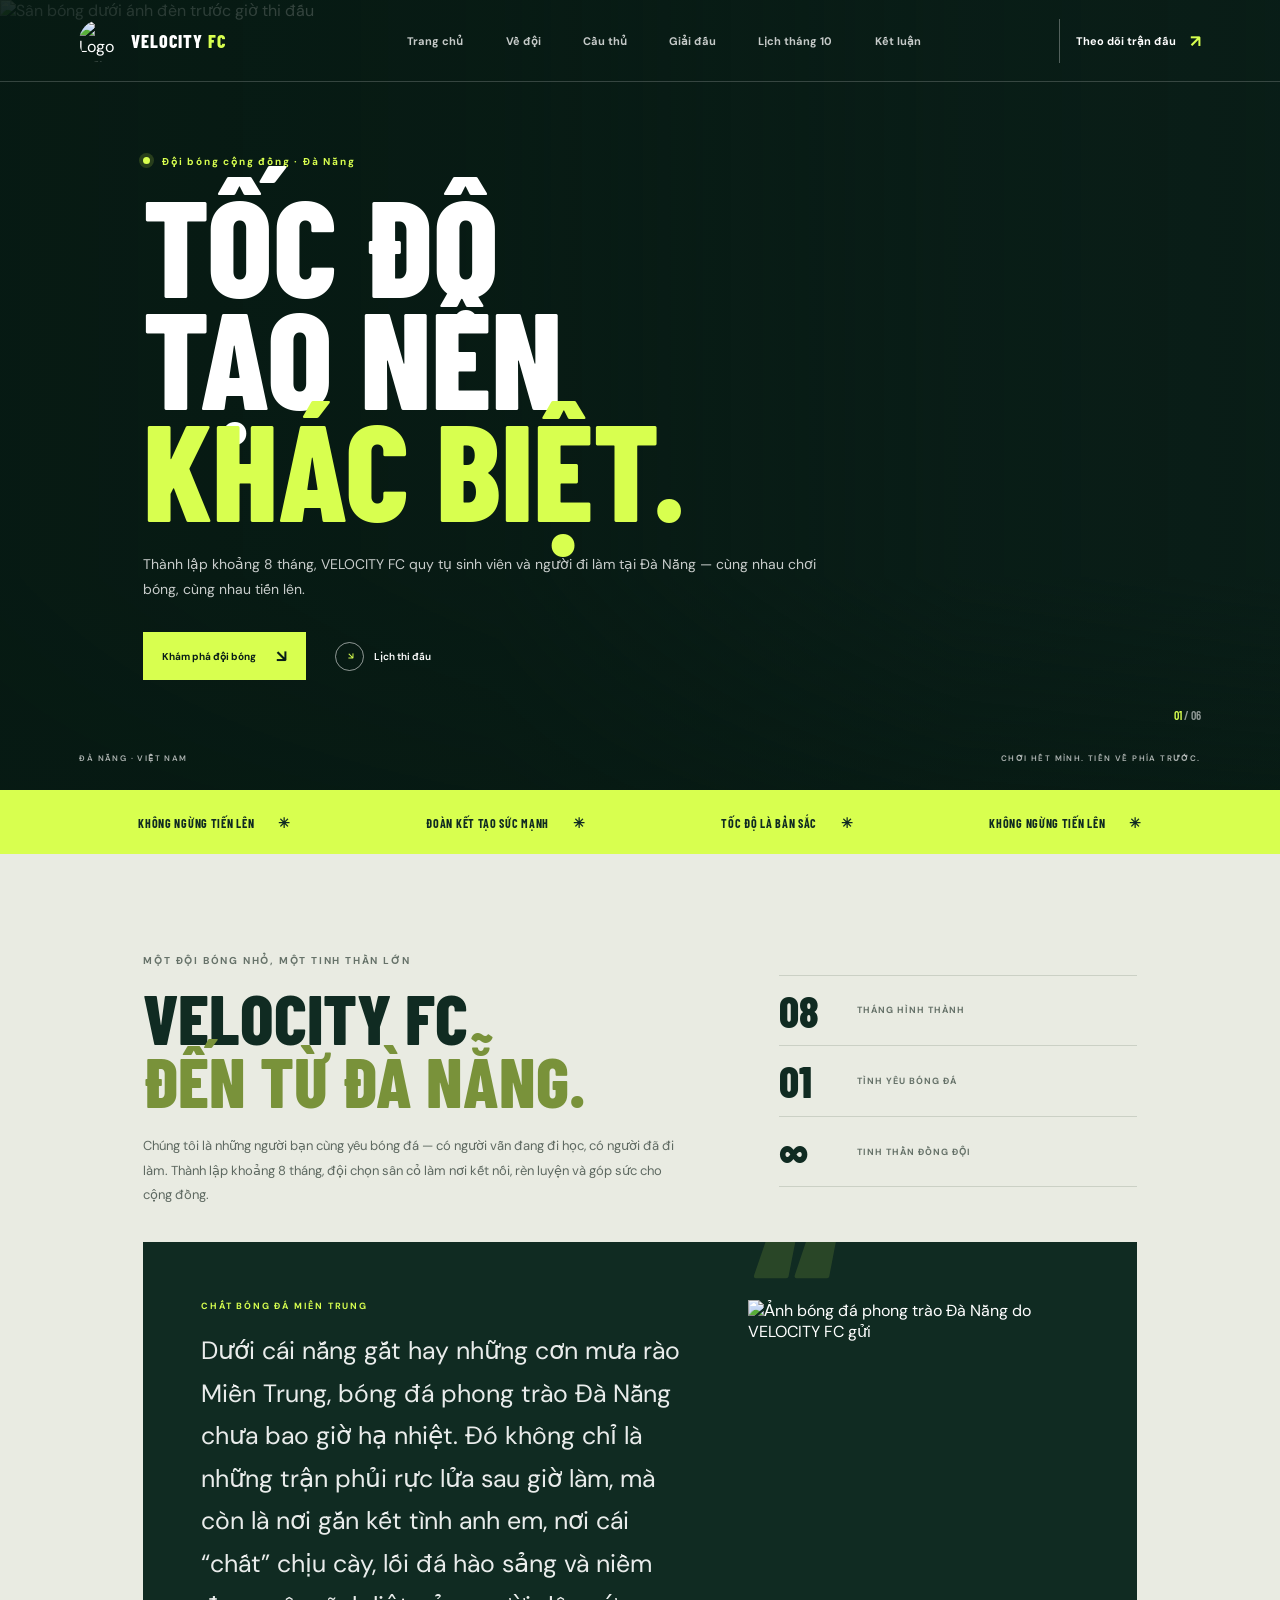
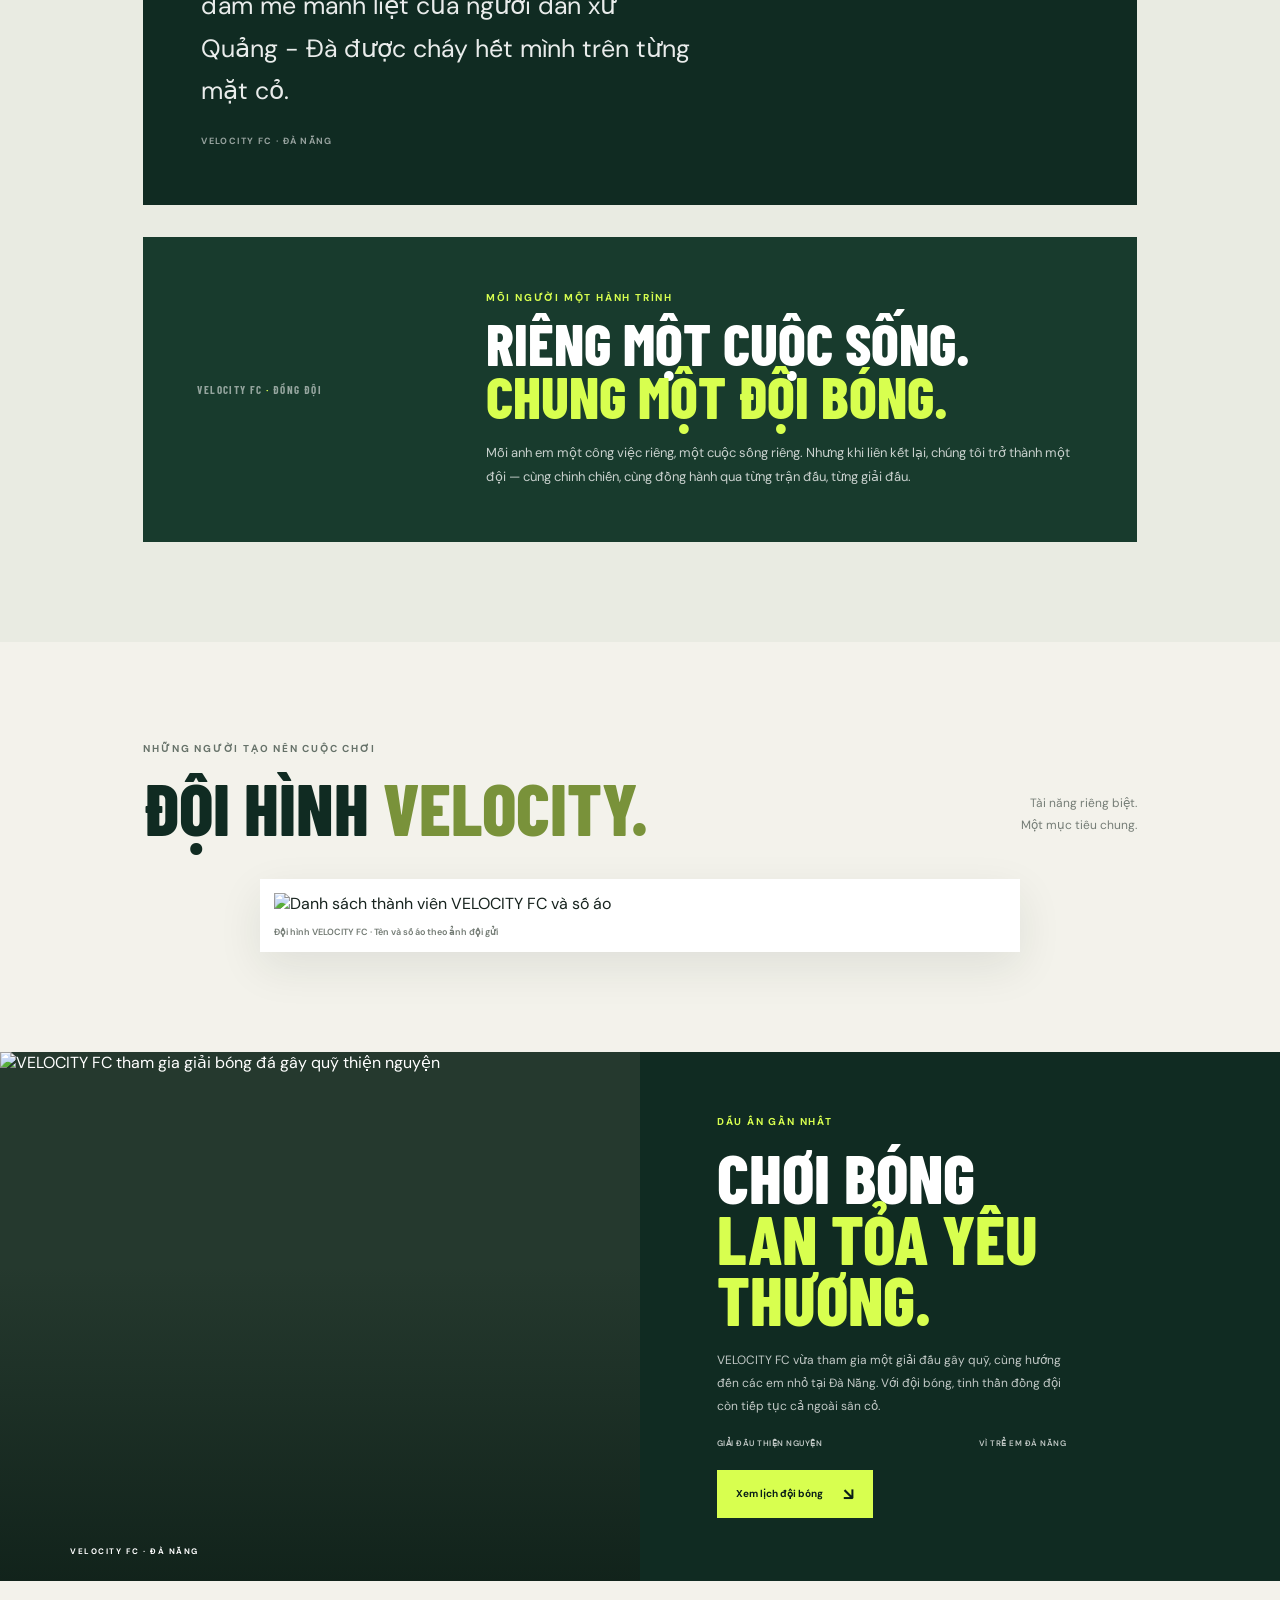
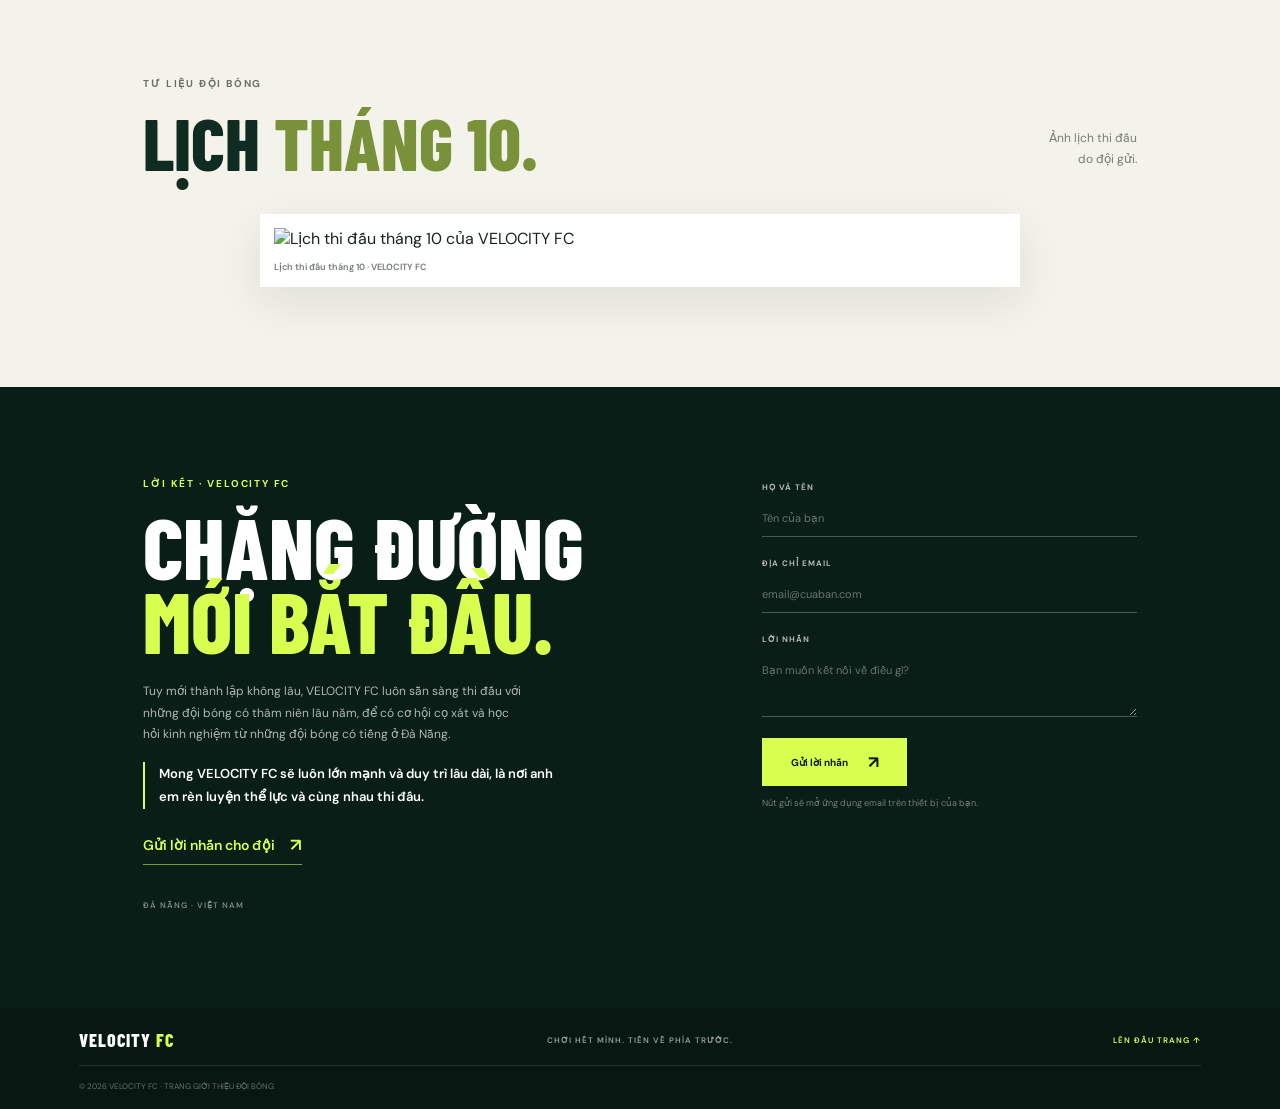
==== index.html @ 02331767 "Move index.html and style.css to root" ====
<!doctype html>
<html lang="vi">
<head>
	<meta charset="utf-8">
	<meta name="viewport" content="width=device-width, initial-scale=1">
	<meta name="theme-color" content="#102b22">
	<meta name="description" content="VELOCITY FC là đội bóng cộng đồng tại Đà Nẵng, quy tụ sinh viên và người đi làm.">
	<title>VELOCITY FC — Tốc độ tạo nên khác biệt</title>
	<link rel="preconnect" href="https://images.unsplash.com">
	<link rel="preconnect" href="https://fonts.googleapis.com">
	<link rel="preconnect" href="https://fonts.gstatic.com" crossorigin>
	<link href="https://fonts.googleapis.com/css2?family=Barlow+Condensed:wght@500;600;700;800;900&family=DM+Sans:wght@400;500;600;700&display=swap" rel="stylesheet">
	<link rel="stylesheet" href="style.css">
</head>
<body>
	<header class="site-header">
		<a class="brand" href="#trang-chu" aria-label="VELOCITY FC - Trang chủ">
			<img class="brand-logo" src="1790769031381_832684854956007724_5650217760144163787_cc5c3c1a89f9b940569af79e545e4e08.jpg" alt="Logo VELOCITY FC">
			<span class="brand-name">VELOCITY <span>FC</span></span>
		</a>
		<nav class="desktop-nav" aria-label="Điều hướng chính">
			<a href="#trang-chu">Trang chủ</a><a href="#ve-doi">Về đội</a><a href="#doi-hinh">Cầu thủ</a><a href="#giai-dau">Giải đấu</a><a href="#lich-thi-dau">Lịch tháng 10</a><a href="#lien-he">Kết luận</a>
		</nav>
		<a class="header-cta" href="#lich-thi-dau">Theo dõi trận đấu <span aria-hidden="true">↗</span></a>
		<details class="mobile-menu">
			<summary aria-label="Mở menu điều hướng"><span></span><span></span></summary>
			<nav aria-label="Điều hướng di động"><a href="#trang-chu">Trang chủ</a><a href="#ve-doi">Về đội</a><a href="#doi-hinh">Cầu thủ</a><a href="#giai-dau">Giải đấu</a><a href="#lich-thi-dau">Lịch tháng 10</a><a href="#lien-he">Kết luận</a></nav>
		</details>
	</header>

	<main>
		<section class="hero" id="trang-chu" aria-labelledby="hero-title">
			<img class="hero-image" src="https://images.unsplash.com/photo-1522778119026-d647f0596c20?auto=format&fit=crop&w=2200&q=85" alt="Sân bóng dưới ánh đèn trước giờ thi đấu" fetchpriority="high">
			<div class="hero-shade"></div>
			<div class="hero-content">
				<p class="eyebrow"><span class="live-dot"></span> Đội bóng cộng đồng · Đà Nẵng</p>
				<h1 id="hero-title">TỐC ĐỘ<br>TẠO NÊN <span>KHÁC BIỆT.</span></h1>
				<p class="hero-copy">Thành lập khoảng 8 tháng, VELOCITY FC quy tụ sinh viên và người đi làm tại Đà Nẵng — cùng nhau chơi bóng, cùng nhau tiến lên.</p>
				<div class="hero-actions"><a class="button button-lime" href="#doi-hinh">Khám phá đội bóng <span aria-hidden="true">↘</span></a><a class="text-link" href="#lich-thi-dau"><span class="play-icon" aria-hidden="true">↘</span> Lịch thi đấu</a></div>
			</div>
			<div class="hero-index"><span>01</span> / 06</div>
			<div class="hero-bottom"><span>ĐÀ NẴNG · VIỆT NAM</span><span>CHƠI HẾT MÌNH. TIẾN VỀ PHÍA TRƯỚC.</span></div>
		</section>

		<div class="intro-strip" aria-label="Tinh thần VELOCITY FC"><p>KHÔNG NGỪNG TIẾN LÊN <span>✳</span></p><p>ĐOÀN KẾT TẠO SỨC MẠNH <span>✳</span></p><p>TỐC ĐỘ LÀ BẢN SẮC <span>✳</span></p><p>KHÔNG NGỪNG TIẾN LÊN <span>✳</span></p></div>

		<section class="section about-section" id="ve-doi" aria-labelledby="about-title">
			<div class="about-copy"><p class="eyebrow eyebrow-dark">MỘT ĐỘI BÓNG NHỎ, MỘT TINH THẦN LỚN</p><h2 id="about-title">VELOCITY FC<br><span>ĐẾN TỪ ĐÀ NẴNG.</span></h2><p>Chúng tôi là những người bạn cùng yêu bóng đá — có người vẫn đang đi học, có người đã đi làm. Thành lập khoảng 8 tháng, đội chọn sân cỏ làm nơi kết nối, rèn luyện và góp sức cho cộng đồng.</p></div>
			<div class="about-stats"><div><strong>08</strong><span>THÁNG HÌNH THÀNH</span></div><div><strong>01</strong><span>TÌNH YÊU BÓNG ĐÁ</span></div><div><strong>∞</strong><span>TINH THẦN ĐỒNG ĐỘI</span></div></div>
			<blockquote class="culture-quote">
				<p class="culture-quote-label">CHẤT BÓNG ĐÁ MIỀN TRUNG</p>
				<p>Dưới cái nắng gắt hay những cơn mưa rào Miền Trung, bóng đá phong trào Đà Nẵng chưa bao giờ hạ nhiệt. Đó không chỉ là những trận phủi rực lửa sau giờ làm, mà còn là nơi gắn kết tình anh em, nơi cái “chất” chịu cày, lối đá hào sảng và niềm đam mê mãnh liệt của người dân xứ Quảng - Đà được cháy hết mình trên từng mặt cỏ.</p>
				<cite>VELOCITY FC · ĐÀ NẴNG</cite>
				<img class="culture-photo" src="images.jpg" alt="Ảnh bóng đá phong trào Đà Nẵng do VELOCITY FC gửi" loading="lazy">
			</blockquote>
			<div class="team-story">
				<p class="team-story-index">VELOCITY FC <span>·</span> ĐỒNG ĐỘI</p>
				<div><p class="eyebrow">MỖI NGƯỜI MỘT HÀNH TRÌNH</p><h3>RIÊNG MỘT CUỘC SỐNG.<br><span>CHUNG MỘT ĐỘI BÓNG.</span></h3><p>Mỗi anh em một công việc riêng, một cuộc sống riêng. Nhưng khi liên kết lại, chúng tôi trở thành một đội — cùng chinh chiến, cùng đồng hành qua từng trận đấu, từng giải đấu.</p></div>
			</div>
		</section>

		<section class="section squad-section" id="doi-hinh" aria-labelledby="squad-title">
			<div class="section-heading"><div><p class="eyebrow eyebrow-dark">NHỮNG NGƯỜI TẠO NÊN CUỘC CHƠI</p><h2 id="squad-title">ĐỘI HÌNH <span>VELOCITY.</span></h2></div><p class="section-note">Tài năng riêng biệt.<br>Một mục tiêu chung.</p></div>
			<figure class="schedule-board roster-board"><img src="1790771149011_832684854956007724_5650217760144163787_66b45b3d6b7f15f1b634613360debb8f.jpg" alt="Danh sách thành viên VELOCITY FC và số áo" loading="lazy"><figcaption>Đội hình VELOCITY FC · Tên và số áo theo ảnh đội gửi</figcaption></figure>
		</section>

		<section class="next-match" id="giai-dau" aria-labelledby="next-title">
			<div class="match-photo"><img src="1783331493090_1236315309830905226_g242347671135026174_5680e40d0356b5922c763a53a28f90bd.jpg" alt="VELOCITY FC tham gia giải bóng đá gây quỹ thiện nguyện" loading="lazy"><span class="photo-caption">VELOCITY FC · ĐÀ NẴNG</span></div>
			<div class="match-details"><p class="eyebrow">DẤU ẤN GẦN NHẤT</p><h2 id="next-title">CHƠI BÓNG<br><span>LAN TỎA YÊU THƯƠNG.</span></h2>
				<p class="match-story">VELOCITY FC vừa tham gia một giải đấu gây quỹ, cùng hướng đến các em nhỏ tại Đà Nẵng. Với đội bóng, tinh thần đồng đội còn tiếp tục cả ngoài sân cỏ.</p>
				<div class="match-meta"><span>GIẢI ĐẤU THIỆN NGUYỆN</span><span>VÌ TRẺ EM ĐÀ NẴNG</span></div><a class="button button-lime" href="#lich-thi-dau">Xem lịch đội bóng <span aria-hidden="true">↘</span></a>
			</div>
		</section>

		<section class="section fixtures-section" id="lich-thi-dau" aria-labelledby="fixtures-title">
			<div class="section-heading"><div><p class="eyebrow eyebrow-dark">TƯ LIỆU ĐỘI BÓNG</p><h2 id="fixtures-title">LỊCH <span>THÁNG 10.</span></h2></div><p class="section-note">Ảnh lịch thi đấu<br>do đội gửi.</p></div>
			<figure class="schedule-board"><img src="1790763557300_1236315309830905226_g242347671135026174_d26089a7cd52d2308e44771b74fe0857.jpg" alt="Lịch thi đấu tháng 10 của VELOCITY FC" loading="lazy"><figcaption>Lịch thi đấu tháng 10 · VELOCITY FC</figcaption></figure>
		</section>

		<section class="contact-section" id="lien-he" aria-labelledby="contact-title">
			<div class="contact-copy"><p class="eyebrow">LỜI KẾT · VELOCITY FC</p><h2 id="contact-title">CHẶNG ĐƯỜNG<br><span>MỚI BẮT ĐẦU.</span></h2><p class="contact-lead">Tuy mới thành lập không lâu, VELOCITY FC luôn sẵn sàng thi đấu với những đội bóng có thâm niên lâu năm, để có cơ hội cọ xát và học hỏi kinh nghiệm từ những đội bóng có tiếng ở Đà Nẵng.</p><p class="conclusion-note">Mong VELOCITY FC sẽ luôn lớn mạnh và duy trì lâu dài, là nơi anh em rèn luyện thể lực và cùng nhau thi đấu.</p><a class="contact-email" href="mailto:hello@velocityfc.vn">Gửi lời nhắn cho đội <span aria-hidden="true">↗</span></a><p class="contact-location">ĐÀ NẴNG · VIỆT NAM</p></div>
			<form class="contact-form" action="mailto:hello@velocityfc.vn" method="post" enctype="text/plain"><label for="name">HỌ VÀ TÊN</label><input id="name" name="name" type="text" placeholder="Tên của bạn" autocomplete="name" required><label for="email">ĐỊA CHỈ EMAIL</label><input id="email" name="email" type="email" placeholder="email@cuaban.com" autocomplete="email" required><label for="message">LỜI NHẮN</label><textarea id="message" name="message" rows="3" placeholder="Bạn muốn kết nối về điều gì?" required></textarea><button class="button button-lime" type="submit">Gửi lời nhắn <span aria-hidden="true">↗</span></button><p class="form-note">Nút gửi sẽ mở ứng dụng email trên thiết bị của bạn.</p></form>
		</section>
	</main>

	<footer class="site-footer"><a class="brand footer-brand" href="#trang-chu"><span class="brand-name">VELOCITY <span>FC</span></span></a><p>CHƠI HẾT MÌNH. TIẾN VỀ PHÍA TRƯỚC.</p><a class="back-top" href="#trang-chu">LÊN ĐẦU TRANG ↑</a><small>© 2026 VELOCITY FC · TRANG GIỚI THIỆU ĐỘI BÓNG</small></footer>
</body>
</html>
---- style.css ----
:root {
	color-scheme: light;
	--forest: #102b22;
	--forest-deep: #0a1e18;
	--lime: #d8ff4f;
	--paper: #f3f2eb;
	--ink: #17231e;
	--line: #d9dbd2;
	--display: "Barlow Condensed", Impact, sans-serif;
	--body: "DM Sans", sans-serif;
}
* { box-sizing: border-box; }
html { scroll-behavior: smooth; scroll-padding-top: 76px; }
body { margin: 0; background: var(--paper); color: var(--ink); font-family: var(--body); -webkit-font-smoothing: antialiased; }
img { display: block; width: 100%; }
a { color: inherit; text-decoration: none; }
button, input, textarea { font: inherit; }
.site-header { position: absolute; z-index: 5; top: 0; left: 0; display: flex; align-items: center; justify-content: space-between; width: 100%; height: 82px; padding: 0 6.2%; color: #fff; border-bottom: 1px solid rgb(255 255 255 / 19%); }
.brand { display: inline-flex; align-items: center; gap: 10px; min-width: 190px; }
.brand-logo { flex: 0 0 42px; width: 42px; height: 42px; border-radius: 50%; object-fit: cover; }
.brand-name { font: 800 18px/1 var(--display); letter-spacing: 1px; white-space: nowrap; }
.brand-name span { color: var(--lime); }
.desktop-nav { display: flex; align-items: center; gap: clamp(23px, 3.3vw, 52px); }
.desktop-nav a, .header-cta { font-size: 11px; font-weight: 700; }
.desktop-nav a { color: rgb(255 255 255 / 77%); transition: color .2s ease; }
.desktop-nav a:hover, .desktop-nav a:focus-visible { color: var(--lime); }
.header-cta { display: inline-flex; align-items: center; gap: 14px; padding: 11px 0 11px 16px; border-left: 1px solid rgb(255 255 255 / 30%); }
.header-cta span { color: var(--lime); font-size: 17px; }
.mobile-menu { display: none; }
.hero { position: relative; display: flex; align-items: center; min-height: 690px; height: min(790px, 90svh); overflow: hidden; color: #fff; background: var(--forest-deep); }
.hero-image, .hero-shade { position: absolute; inset: 0; width: 100%; height: 100%; }
.hero-image { object-fit: cover; object-position: center 48%; animation: hero-reveal 1.2s ease-out both; }
.hero-shade { background: linear-gradient(90deg, rgb(7 26 19 / 91%) 0%, rgb(7 26 19 / 76%) 39%, rgb(7 26 19 / 25%) 75%, rgb(7 26 19 / 12%) 100%), linear-gradient(0deg, rgb(7 26 19 / 59%) 0%, transparent 27%); }
.hero-content { position: relative; z-index: 1; width: min(680px, 75%); margin: 45px 0 0 11.2%; animation: rise-in .75s .12s both; }
.eyebrow { margin: 0 0 19px; color: var(--lime); font-size: 10px; font-weight: 700; letter-spacing: 1.8px; }
.live-dot { display: inline-block; width: 7px; height: 7px; margin-right: 8px; border-radius: 50%; background: var(--lime); box-shadow: 0 0 0 4px rgb(216 255 79 / 16%); vertical-align: 1px; }
.hero h1, .section-heading h2, .match-details h2, .contact-copy h2 { margin: 0; font-family: var(--display); font-weight: 800; letter-spacing: 0; }
.hero h1 { font-size: clamp(74px, 10.7vw, 148px); line-height: .82; }
.hero h1 span, .section-heading h2 span, .match-details h2 span, .contact-copy h2 span { color: var(--lime); }
.hero-copy { margin: 28px 0 0; color: rgb(255 255 255 / 78%); font-size: 14px; line-height: 1.8; }
.hero-actions { display: flex; align-items: center; gap: 29px; margin-top: 30px; }
.button { display: inline-flex; align-items: center; justify-content: center; gap: 20px; min-height: 48px; padding: 0 19px; border: 0; font-size: 10px; font-weight: 700; cursor: pointer; transition: background .2s ease, color .2s ease, transform .2s ease; }
.button:hover { transform: translateY(-2px); }
.button-lime { color: var(--forest-deep); background: var(--lime); }
.button-lime:hover { background: #e6ff8a; }
.button span { font-size: 17px; }
.text-link { display: inline-flex; align-items: center; gap: 10px; color: #fff; font-size: 10px; font-weight: 600; }
.play-icon { display: grid; place-items: center; width: 29px; height: 29px; padding-left: 2px; border: 1px solid rgb(255 255 255 / 55%); border-radius: 50%; color: var(--lime); font-size: 9px; }
.hero-index { position: absolute; right: 6.2%; bottom: 68px; z-index: 1; color: rgb(255 255 255 / 55%); font: 600 12px var(--display); }
.hero-index span { color: var(--lime); }
.hero-bottom { position: absolute; right: 6.2%; bottom: 27px; left: 6.2%; display: flex; justify-content: space-between; color: rgb(255 255 255 / 67%); font-size: 8px; font-weight: 600; letter-spacing: 1.4px; }
.intro-strip { display: flex; align-items: center; justify-content: space-around; gap: 18px; min-height: 64px; padding: 12px 6.2%; overflow: hidden; color: var(--forest); background: var(--lime); }
.intro-strip p { flex: 0 0 auto; margin: 0; font: 700 12px var(--display); letter-spacing: .7px; }
.intro-strip span { padding-left: 21px; font-size: 14px; }
.section { padding: 100px 11.2%; }
.section-heading { display: flex; align-items: end; justify-content: space-between; gap: 24px; margin-bottom: 39px; }
.eyebrow-dark { color: #667269; }
.section-heading h2 { color: var(--forest); font-size: clamp(43px, 6vw, 72px); line-height: .92; }
.section-heading h2 span { color: #79923a; }
.section-note { margin: 0 0 4px; color: #757d76; font-size: 12px; line-height: 1.8; text-align: right; }
.player-grid { display: grid; grid-template-columns: repeat(4, minmax(0, 1fr)); gap: 17px; }
.player-card { min-width: 0; }
.player-photo { position: relative; aspect-ratio: 4 / 5; overflow: hidden; background: #d9ddd5; }
.player-photo::after { position: absolute; inset: 48% 0 0; background: linear-gradient(0deg, rgb(8 24 17 / 39%), transparent); content: ""; pointer-events: none; }
.player-photo img { width: 100%; height: 100%; object-fit: cover; transition: transform .5s cubic-bezier(.2,.7,.2,1); }
.player-card:hover .player-photo img { transform: scale(1.045); }
.player-number { position: absolute; z-index: 1; right: 13px; bottom: 8px; color: var(--lime); font: 800 53px/.9 var(--display); }
.player-info { display: flex; align-items: center; justify-content: space-between; padding: 14px 1px 0; }
.player-info h3 { margin: 0; color: var(--forest); font: 700 23px/1 var(--display); }
.player-info p { margin: 6px 0 0; color: #788079; font-size: 8px; font-weight: 700; letter-spacing: 1.3px; }
.player-arrow { color: #829344; font-size: 18px; }
.roster-note, .fixture-disclaimer { margin: 23px 0 0; color: #7a817b; font-size: 10px; }

.next-match { display: grid; grid-template-columns: 1fr 1fr; min-height: 510px; color: #fff; background: var(--forest); }
.match-photo { position: relative; min-height: 100%; overflow: hidden; background: #25392e; }
.match-photo img { width: 100%; height: 100%; min-height: 510px; object-fit: cover; }
.match-photo::after { position: absolute; inset: 40% 0 0; background: linear-gradient(0deg, rgb(5 21 15 / 61%), transparent); content: ""; }
.photo-caption { position: absolute; z-index: 1; bottom: 25px; left: 11%; color: #fff; font-size: 8px; font-weight: 700; letter-spacing: 1.5px; }
.match-details { align-self: center; width: min(490px, 100%); padding: 63px 10% 63px 12%; }
.match-details h2 { margin-bottom: 28px; font-size: clamp(46px, 5.3vw, 70px); line-height: .9; }
.match-details h2 span { color: var(--lime); }
.matchup { display: flex; align-items: center; justify-content: space-between; padding: 20px 0; border-top: 1px solid rgb(255 255 255 / 19%); border-bottom: 1px solid rgb(255 255 255 / 19%); }
.team-badge, .opponent { display: flex; align-items: center; gap: 10px; font-size: 9px; line-height: 1.35; }
.badge-v, .opponent-mark { display: grid; place-items: center; width: 39px; height: 43px; clip-path: polygon(0 0, 100% 0, 87% 82%, 50% 100%, 13% 82%); color: var(--forest); background: var(--lime); font: 800 24px var(--display); }
.opponent-mark { color: #fff; background: #d2674b; }
.versus { color: rgb(255 255 255 / 46%); font: 700 15px var(--display); }
.match-meta { display: flex; justify-content: space-between; gap: 10px; margin: 16px 0 22px; color: rgb(255 255 255 / 74%); font-size: 8px; font-weight: 600; letter-spacing: .5px; }

.fixtures-section { padding-top: 96px; padding-bottom: 100px; }
.fixture-list { border-top: 1px solid var(--line); }
.fixture-row { display: grid; grid-template-columns: 75px minmax(130px, 1fr) 34px minmax(140px, 1fr) 120px 90px; align-items: center; gap: 13px; min-height: 82px; border-bottom: 1px solid var(--line); }
.fixture-date { display: flex; align-items: center; gap: 7px; }
.fixture-date strong { color: var(--forest); font: 800 36px/.9 var(--display); }
.fixture-date span, .fixture-time span { color: #737b74; font-size: 8px; font-weight: 700; line-height: 1.4; }
.fixture-home, .fixture-away { display: flex; align-items: center; gap: 10px; font-size: 9px; }
.fixture-away { justify-content: flex-end; }
.mini-crest { display: grid; flex: 0 0 auto; place-items: center; width: 27px; height: 30px; clip-path: polygon(0 0, 100% 0, 86% 82%, 50% 100%, 14% 82%); color: var(--forest); background: var(--lime); font: 800 15px var(--display); }
.crest-away { color: #fff; background: #d2674b; }
.fixture-vs { color: #969d96; font: 600 11px var(--display); text-align: center; }
.fixture-time { display: flex; flex-direction: column; gap: 4px; color: var(--forest); font-size: 10px; font-weight: 700; }
.fixture-status { justify-self: end; padding: 7px 9px; color: var(--forest); background: #e6edce; font-size: 8px; font-weight: 700; white-space: nowrap; }
.status-away { color: #666c66; background: #e6e7e1; }
.fixture-upcoming { background: rgb(216 255 79 / 9%); }

.contact-section { display: grid; grid-template-columns: 1fr .72fr; gap: 10%; padding: 90px 11.2%; color: #fff; background: var(--forest-deep); }
.contact-copy h2 { font-size: clamp(58px, 7vw, 86px); line-height: .86; }
.contact-copy h2 span { color: var(--lime); }
.contact-lead { max-width: 380px; margin: 24px 0; color: rgb(255 255 255 / 68%); font-size: 12px; line-height: 1.8; }
.conclusion-note { max-width: 420px; margin: -8px 0 24px; padding-left: 14px; border-left: 2px solid var(--lime); color: #fff; font-size: 13px; font-weight: 600; line-height: 1.8; }
.contact-email { display: inline-flex; align-items: center; gap: 15px; padding-bottom: 7px; border-bottom: 1px solid rgb(216 255 79 / 55%); color: var(--lime); font-size: 14px; font-weight: 600; }
.contact-email span { font-size: 18px; }
.contact-location { margin-top: 35px; color: rgb(255 255 255 / 48%); font-size: 8px; font-weight: 600; letter-spacing: 1px; }
.contact-form { display: flex; flex-direction: column; align-items: stretch; padding-top: 5px; }
.contact-form label { margin: 0 0 8px; color: rgb(255 255 255 / 69%); font-size: 8px; font-weight: 700; letter-spacing: 1px; }
.contact-form input, .contact-form textarea { width: 100%; margin-bottom: 21px; padding: 11px 0; border: 0; border-bottom: 1px solid rgb(255 255 255 / 25%); border-radius: 0; outline: 0; color: #fff; background: transparent; font-size: 11px; resize: vertical; }
.contact-form input:focus, .contact-form textarea:focus { border-color: var(--lime); }
.contact-form input::placeholder, .contact-form textarea::placeholder { color: rgb(255 255 255 / 38%); }
.contact-form .button { align-self: flex-start; min-width: 145px; }
.form-note { margin: 11px 0 0; color: rgb(255 255 255 / 43%); font-size: 9px; }
.site-footer { display: grid; grid-template-columns: 1fr 1fr 1fr; align-items: center; gap: 16px; padding: 23px 6.2% 18px; color: #fff; background: #071711; }
.footer-brand { min-width: 0; }
.site-footer > p, .back-top { margin: 0; color: rgb(255 255 255 / 58%); font-size: 8px; font-weight: 600; letter-spacing: 1px; text-align: center; }
.back-top { justify-self: end; color: var(--lime); }
.site-footer small { grid-column: 1 / -1; padding-top: 15px; border-top: 1px solid rgb(255 255 255 / 13%); color: rgb(255 255 255 / 38%); font-size: 8px; }

.about-section { display: grid; grid-template-columns: 1.2fr .8fr; align-items: center; gap: 10%; background: #e9ebe2; }
.about-copy h2 { margin: 0; color: var(--forest); font: 800 clamp(45px, 6vw, 70px)/.9 var(--display); }
.about-copy h2 span { color: #79923a; }
.about-copy > p:last-child { max-width: 580px; margin: 22px 0 0; color: #5e6961; font-size: 13px; line-height: 1.9; }
.about-stats { border-top: 1px solid #cbd0c5; }
.about-stats > div { display: flex; align-items: center; gap: 20px; padding: 15px 0; border-bottom: 1px solid #cbd0c5; }
.about-stats strong { min-width: 58px; color: var(--forest); font: 800 44px/.9 var(--display); }
.about-stats span { color: #657168; font-size: 9px; font-weight: 700; letter-spacing: 1px; }
.team-story { display: grid; grid-column: 1 / -1; grid-template-columns: .55fr 1.45fr; gap: 7%; align-items: center; margin-top: 32px; padding: clamp(28px, 5vw, 54px); color: #fff; background: #183b2d; }
.team-story-index { margin: 0; color: rgb(255 255 255 / 54%); font: 700 11px var(--display); letter-spacing: 1.4px; }
.team-story-index span { color: var(--lime); }
.team-story .eyebrow { margin-bottom: 13px; }
.team-story h3 { margin: 0; color: #fff; font: 800 clamp(35px, 5vw, 58px)/.92 var(--display); }
.team-story h3 span { color: var(--lime); }
.team-story div > p:last-child { max-width: 720px; margin: 18px 0 0; color: rgb(255 255 255 / 76%); font-size: 13px; line-height: 1.8; }
.culture-quote { display: grid; grid-column: 1 / -1; grid-template-columns: minmax(0, 1.2fr) minmax(220px, .8fr); grid-template-rows: auto 1fr auto; align-items: center; column-gap: clamp(24px, 4vw, 58px); position: relative; margin: 34px 0 0; padding: clamp(27px, 5vw, 58px); overflow: hidden; color: #fff; background: var(--forest); }
.culture-quote::before { position: absolute; top: -48px; right: 30%; color: rgb(216 255 79 / 13%); content: "“"; font: 800 220px/.9 var(--display); }
.culture-quote-label { position: relative; grid-column: 1; grid-row: 1; margin: 0 0 18px; color: var(--lime); font-size: 9px; font-weight: 700; letter-spacing: 1.8px; }
.culture-quote > p:nth-child(2) { position: relative; grid-column: 1; grid-row: 2; max-width: 980px; margin: 0; color: rgb(255 255 255 / 91%); font-size: clamp(17px, 2.1vw, 25px); line-height: 1.7; }
.culture-quote cite { display: block; grid-column: 1; grid-row: 3; margin-top: 22px; color: rgb(255 255 255 / 56%); font-size: 9px; font-style: normal; font-weight: 700; letter-spacing: 1.3px; }
.culture-photo { grid-column: 2; grid-row: 1 / 4; width: 100%; height: 100%; min-height: 300px; object-fit: cover; }
.match-story { margin: -9px 0 20px; color: rgb(255 255 255 / 74%); font-size: 12px; line-height: 1.9; }
.schedule-board { width: min(100%, 760px); margin: 0 auto; padding: 14px; background: #fff; box-shadow: 0 15px 45px rgb(20 39 28 / 9%); }
.schedule-board img { width: 100%; max-height: 760px; object-fit: contain; }
.schedule-board figcaption { padding-top: 12px; color: #737b74; font-size: 9px; font-weight: 600; }

:focus-visible { outline: 2px solid var(--lime); outline-offset: 4px; }
@keyframes rise-in { from { opacity: 0; transform: translateY(18px); } to { opacity: 1; transform: translateY(0); } }
@keyframes hero-reveal { from { transform: scale(1.035); } to { transform: scale(1); } }
@media (prefers-reduced-motion: reduce) { *, *::before, *::after { scroll-behavior: auto !important; animation-duration: .01ms !important; animation-iteration-count: 1 !important; transition-duration: .01ms !important; } }

@media (max-width: 900px) {
	.site-header { padding-inline: 5%; }
	.brand { min-width: 155px; }
	.desktop-nav { gap: 13px; }
	.desktop-nav a { font-size: 9px; }
	.header-cta { display: none; }
	.section { padding-right: 7%; padding-left: 7%; }
	.about-section { gap: 6%; }
	.contact-section { padding-right: 7%; padding-left: 7%; gap: 7%; }
	.fixture-row { grid-template-columns: 65px minmax(105px, 1fr) 25px minmax(115px, 1fr) 90px; gap: 8px; }
	.fixture-status { display: none; }
	.fixture-home, .fixture-away { gap: 7px; font-size: 8px; }
}

@media (max-width: 640px) {
	html { scroll-padding-top: 20px; }
	.site-header { height: 66px; padding-inline: 6%; }
	.brand { min-width: auto; }
	.brand-logo { flex-basis: 36px; width: 36px; height: 36px; }
	.brand-name { font-size: 16px; }
	.desktop-nav, .header-cta { display: none; }
	.mobile-menu { position: relative; display: block; }
	.mobile-menu summary { display: flex; flex-direction: column; justify-content: center; gap: 6px; width: 42px; height: 42px; cursor: pointer; list-style: none; }
	.mobile-menu summary::-webkit-details-marker { display: none; }
	.mobile-menu summary span { width: 21px; height: 2px; background: var(--lime); }
	.mobile-menu nav { position: absolute; top: 50px; right: 0; display: flex; flex-direction: column; min-width: 190px; padding: 8px 16px; border: 1px solid rgb(255 255 255 / 17%); background: var(--forest-deep); box-shadow: 0 12px 24px rgb(0 0 0 / 22%); }
	.mobile-menu nav a { padding: 12px 2px; color: #fff; font-size: 12px; border-bottom: 1px solid rgb(255 255 255 / 11%); }
	.mobile-menu nav a:last-child { border: 0; }
	.hero { min-height: 620px; height: 88svh; max-height: 760px; }
	.hero-image { object-position: 58% center; }
	.hero-shade { background: linear-gradient(90deg, rgb(7 26 19 / 84%), rgb(7 26 19 / 47%) 78%, rgb(7 26 19 / 32%)), linear-gradient(0deg, rgb(7 26 19 / 58%), transparent 35%); }
	.hero-content { width: 91%; margin: 42px 0 0 6%; }
	.hero h1 { font-size: clamp(68px, 16vw, 104px); }
	.hero-copy { margin-top: 20px; font-size: 12px; }
	.hero-actions { align-items: flex-start; flex-direction: column; gap: 16px; margin-top: 23px; }
	.hero-bottom { right: 6%; left: 6%; font-size: 7px; letter-spacing: .8px; }
	.hero-bottom span:last-child { max-width: 43%; text-align: right; }
	.hero-index { right: 6%; bottom: 63px; }
	.intro-strip { justify-content: flex-start; gap: 23px; min-height: 53px; padding-inline: 6%; }
	.intro-strip p { font-size: 11px; }
	.intro-strip p:nth-child(n+3) { display: none; }
	.intro-strip span { padding-left: 14px; }
	.section { padding: 68px 6%; }
	.section-heading { align-items: flex-start; flex-direction: column; gap: 13px; margin-bottom: 26px; }
	.section-heading h2 { font-size: clamp(43px, 11vw, 61px); }
	.section-note { margin: 0; text-align: left; }
	.about-section { grid-template-columns: 1fr; gap: 29px; }
	.about-copy h2 { font-size: clamp(45px, 12vw, 61px); }
	.about-copy > p:last-child { font-size: 12px; }
	.about-stats > div { padding: 11px 0; }
	.about-stats strong { font-size: 38px; }
	.team-story { grid-template-columns: 1fr; gap: 17px; margin-top: 8px; padding: 25px 21px; }
	.team-story-index { font-size: 9px; }
	.team-story h3 { font-size: clamp(35px, 9vw, 48px); }
	.team-story div > p:last-child { font-size: 12px; }
	.culture-quote { grid-template-columns: 1fr; grid-template-rows: auto auto auto auto; gap: 0; margin-top: 8px; padding: 26px 21px; }
	.culture-quote::before { top: -18px; right: 8px; font-size: 140px; }
	.culture-quote-label { font-size: 8px; }
	.culture-quote > p:nth-child(2) { font-size: 16px; line-height: 1.75; }
	.culture-photo { grid-column: 1; grid-row: 4; min-height: 0; margin-top: 22px; aspect-ratio: 4 / 3; }
	.player-grid { grid-template-columns: repeat(2, minmax(0, 1fr)); gap: 23px 12px; }
	.player-info h3 { font-size: 21px; }
	.player-number { right: 10px; bottom: 7px; font-size: 46px; }
	.next-match { grid-template-columns: 1fr; }
	.match-photo { min-height: 250px; max-height: 340px; }
	.match-photo img { min-height: 250px; max-height: 340px; }
	.photo-caption { left: 6%; bottom: 18px; }
	.match-details { width: 100%; padding: 43px 6% 48px; }
	.match-details h2 { font-size: clamp(48px, 12vw, 66px); }
	.match-story { margin-top: -12px; }
	.fixtures-section { padding-top: 68px; padding-bottom: 72px; }
	.schedule-board { padding: 8px; }
	.contact-section { grid-template-columns: 1fr; gap: 38px; padding: 68px 6%; }
	.contact-copy h2 { font-size: clamp(62px, 15vw, 82px); }
	.contact-lead { margin: 19px 0; }
	.conclusion-note { font-size: 12px; }
	.contact-location { margin-top: 25px; }
	.site-footer { grid-template-columns: 1fr 1fr; padding: 20px 6% 16px; }
	.site-footer > p { display: none; }
	.back-top { grid-column: 2; grid-row: 1; }
}
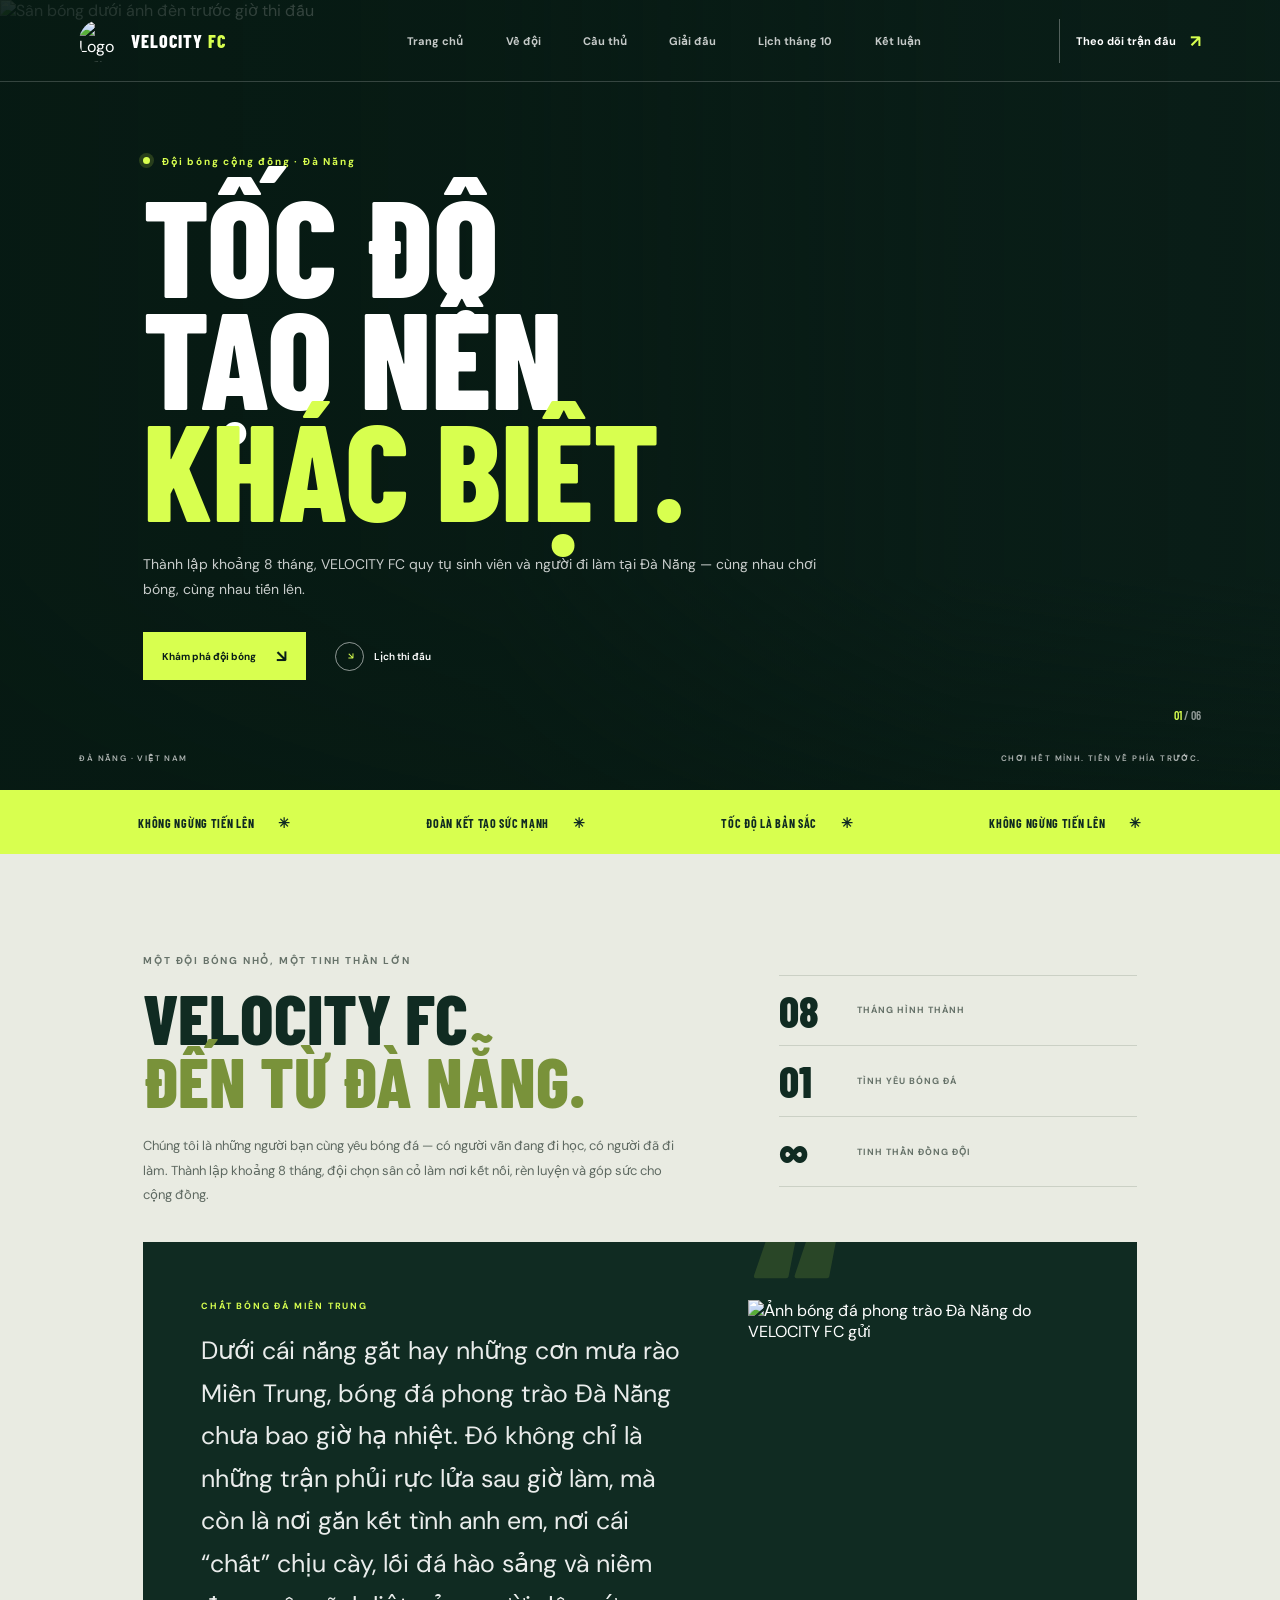
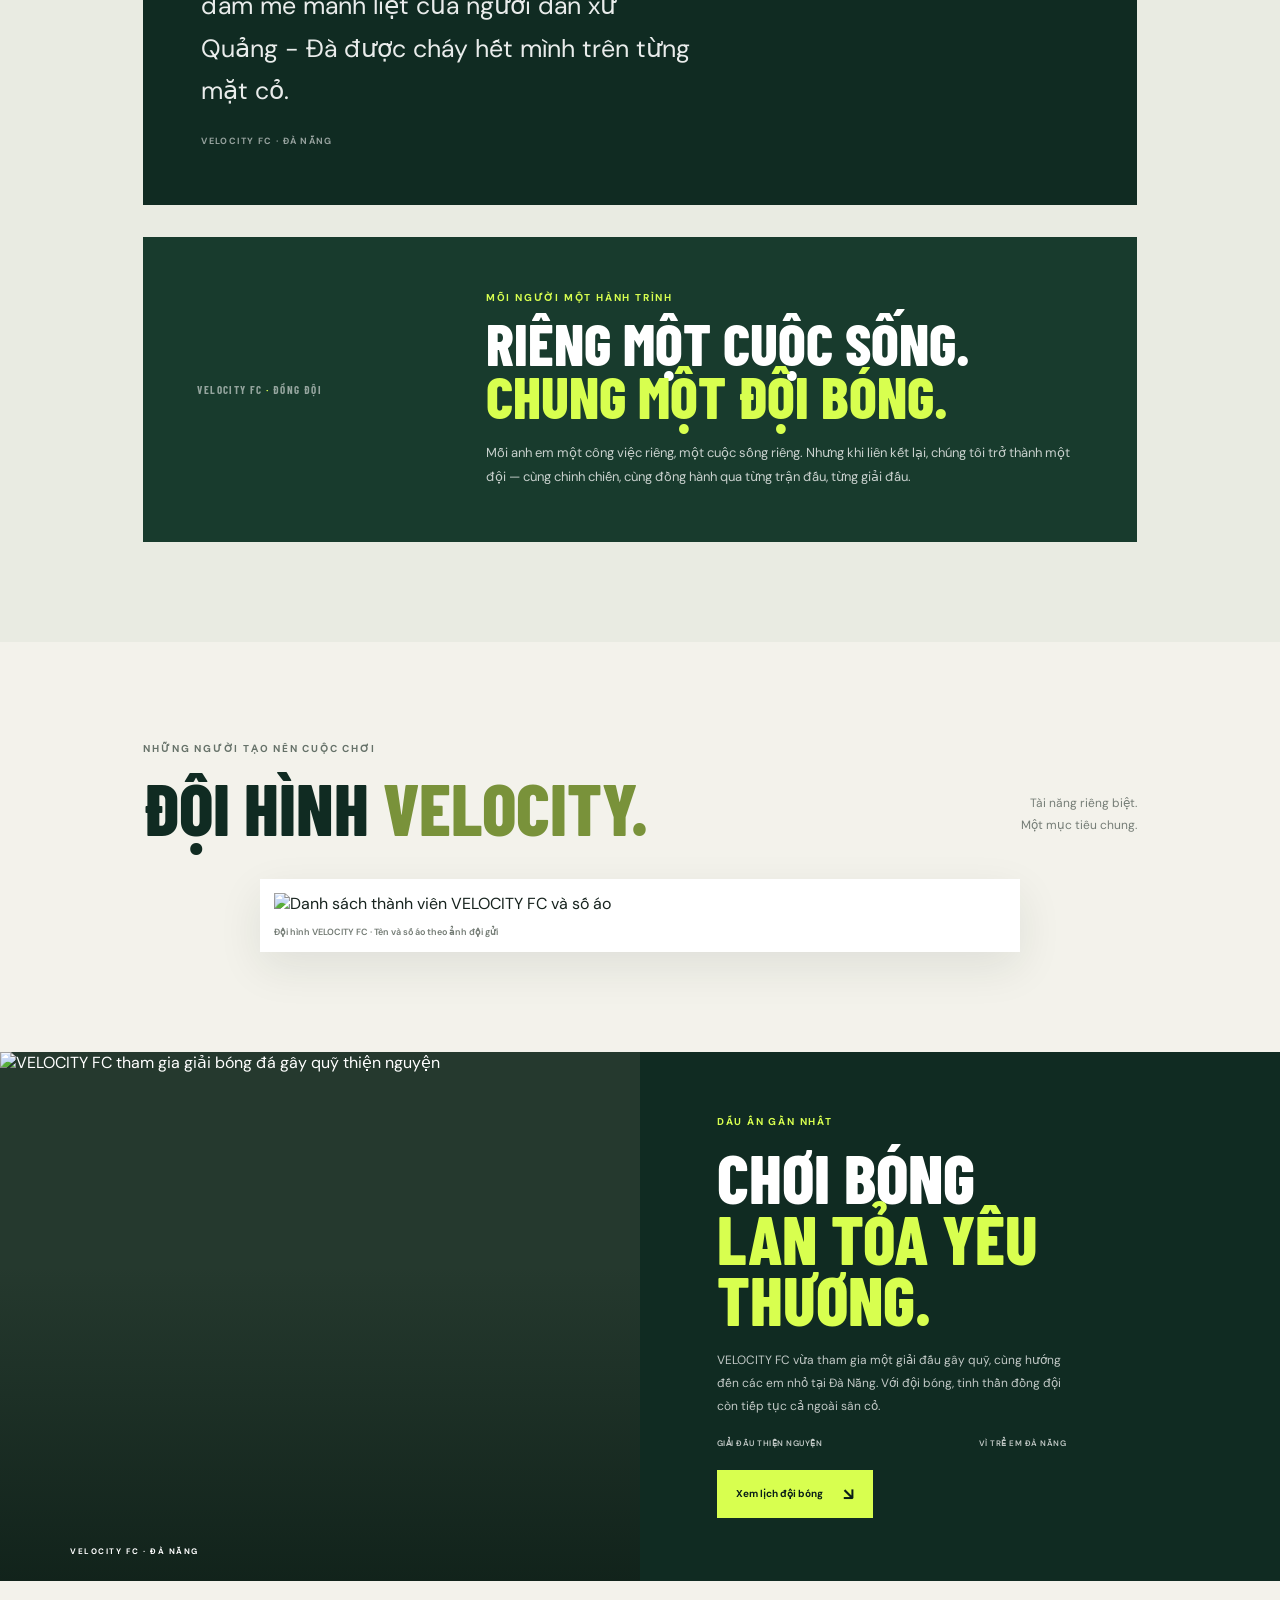
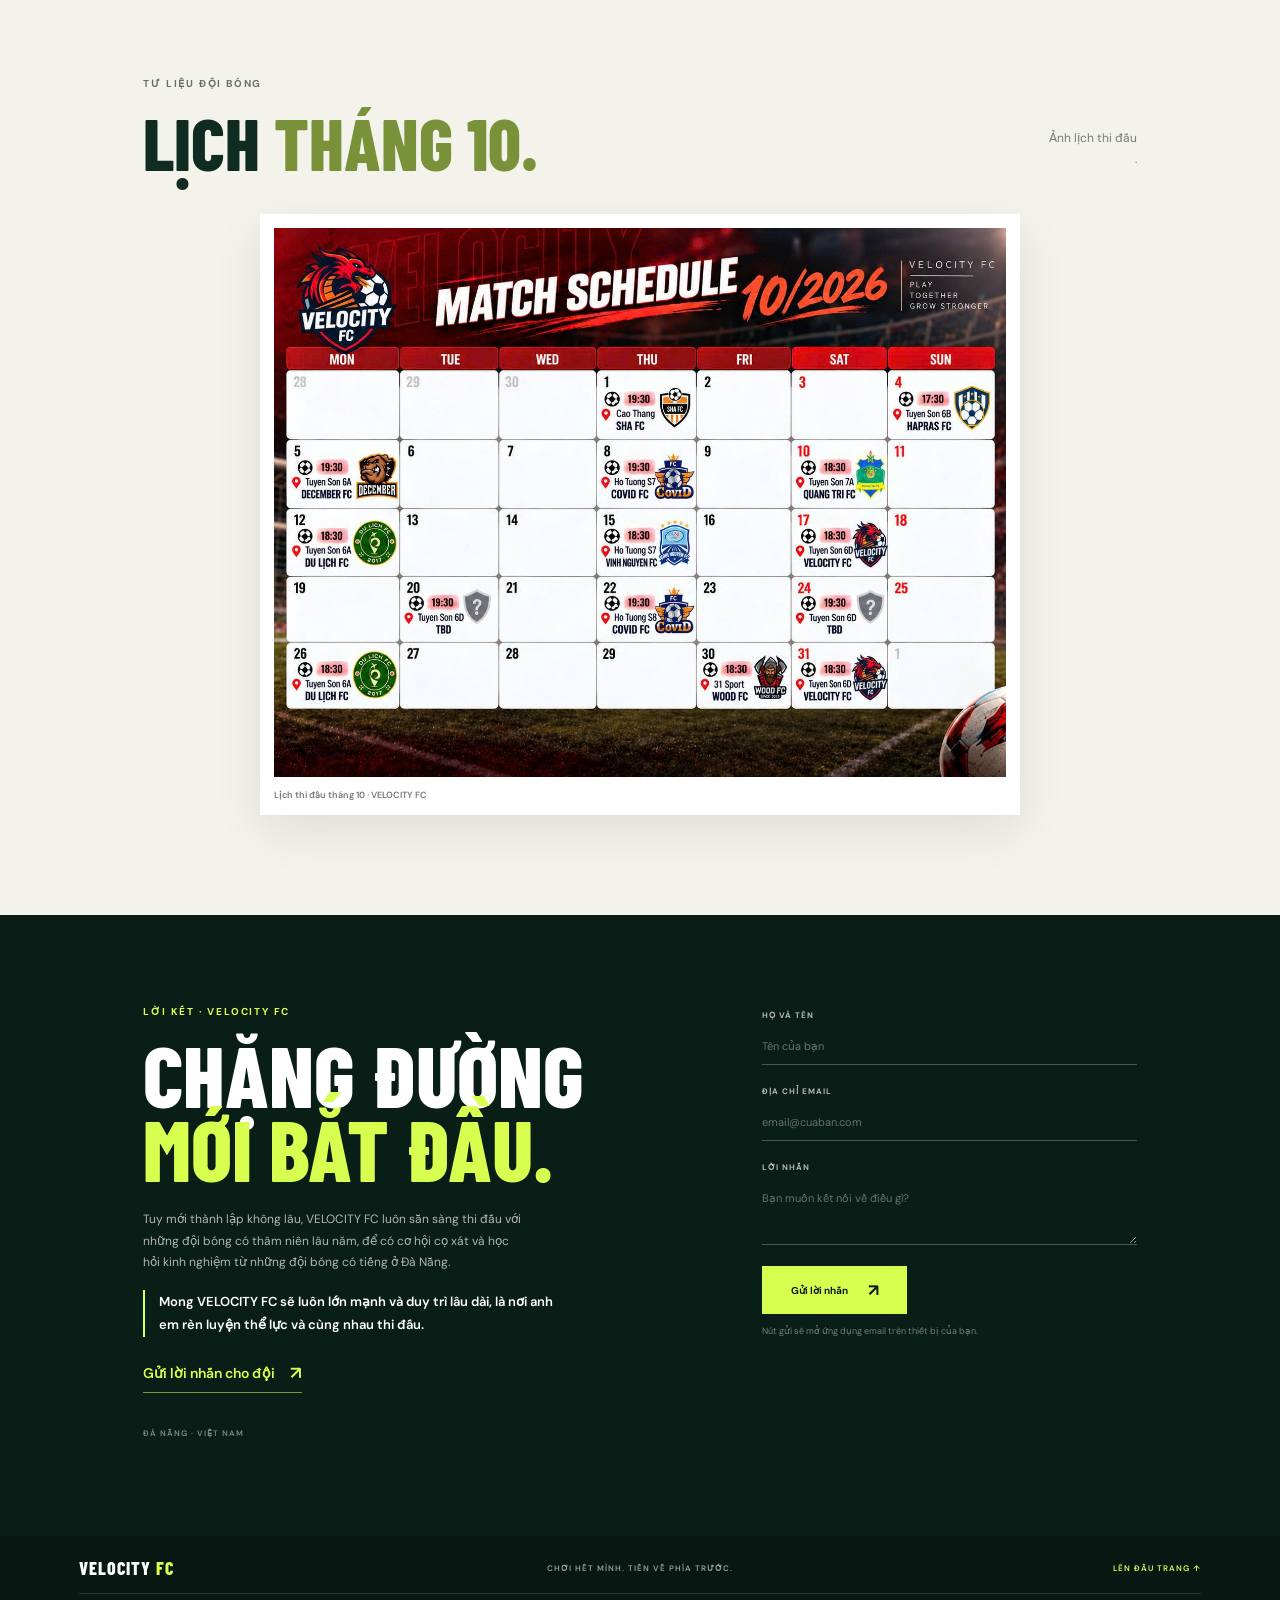
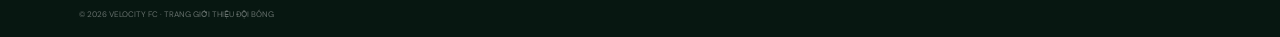
==== commit 255e228b: "Fix closing tags for figure and section" ====
--- a/index.html
+++ b/index.html
@@ -73,9 +73,12 @@
 		</section>
 
 		<section class="section fixtures-section" id="lich-thi-dau" aria-labelledby="fixtures-title">
-			<div class="section-heading"><div><p class="eyebrow eyebrow-dark">TƯ LIỆU ĐỘI BÓNG</p><h2 id="fixtures-title">LỊCH <span>THÁNG 10.</span></h2></div><p class="section-note">Ảnh lịch thi đấu<br>do đội gửi.</p></div>
-			<figure class="schedule-board"><img src="1790763557300_1236315309830905226_g242347671135026174_d26089a7cd52d2308e44771b74fe0857.jpg" alt="Lịch thi đấu tháng 10 của VELOCITY FC" loading="lazy"><figcaption>Lịch thi đấu tháng 10 · VELOCITY FC</figcaption></figure>
-		</section>
+			<div class="section-heading"><div><p class="eyebrow eyebrow-dark">TƯ LIỆU ĐỘI BÓNG</p><h2 id="fixtures-title">LỊCH <span>THÁNG 10.</span></h2></div><p class="section-note">Ảnh lịch thi đấu<br>.</p></div>
+			<figure class="schedule-board">
+  <img src="images/lich-thang-10.jpg" alt="Lịch thi đấu tháng 10 của VELOCITY FC" loading="lazy">
+  <figcaption>Lịch thi đấu tháng 10 · VELOCITY FC</figcaption>
+</figure>
+</section>
 
 		<section class="contact-section" id="lien-he" aria-labelledby="contact-title">
 			<div class="contact-copy"><p class="eyebrow">LỜI KẾT · VELOCITY FC</p><h2 id="contact-title">CHẶNG ĐƯỜNG<br><span>MỚI BẮT ĐẦU.</span></h2><p class="contact-lead">Tuy mới thành lập không lâu, VELOCITY FC luôn sẵn sàng thi đấu với những đội bóng có thâm niên lâu năm, để có cơ hội cọ xát và học hỏi kinh nghiệm từ những đội bóng có tiếng ở Đà Nẵng.</p><p class="conclusion-note">Mong VELOCITY FC sẽ luôn lớn mạnh và duy trì lâu dài, là nơi anh em rèn luyện thể lực và cùng nhau thi đấu.</p><a class="contact-email" href="mailto:hello@velocityfc.vn">Gửi lời nhắn cho đội <span aria-hidden="true">↗</span></a><p class="contact-location">ĐÀ NẴNG · VIỆT NAM</p></div>
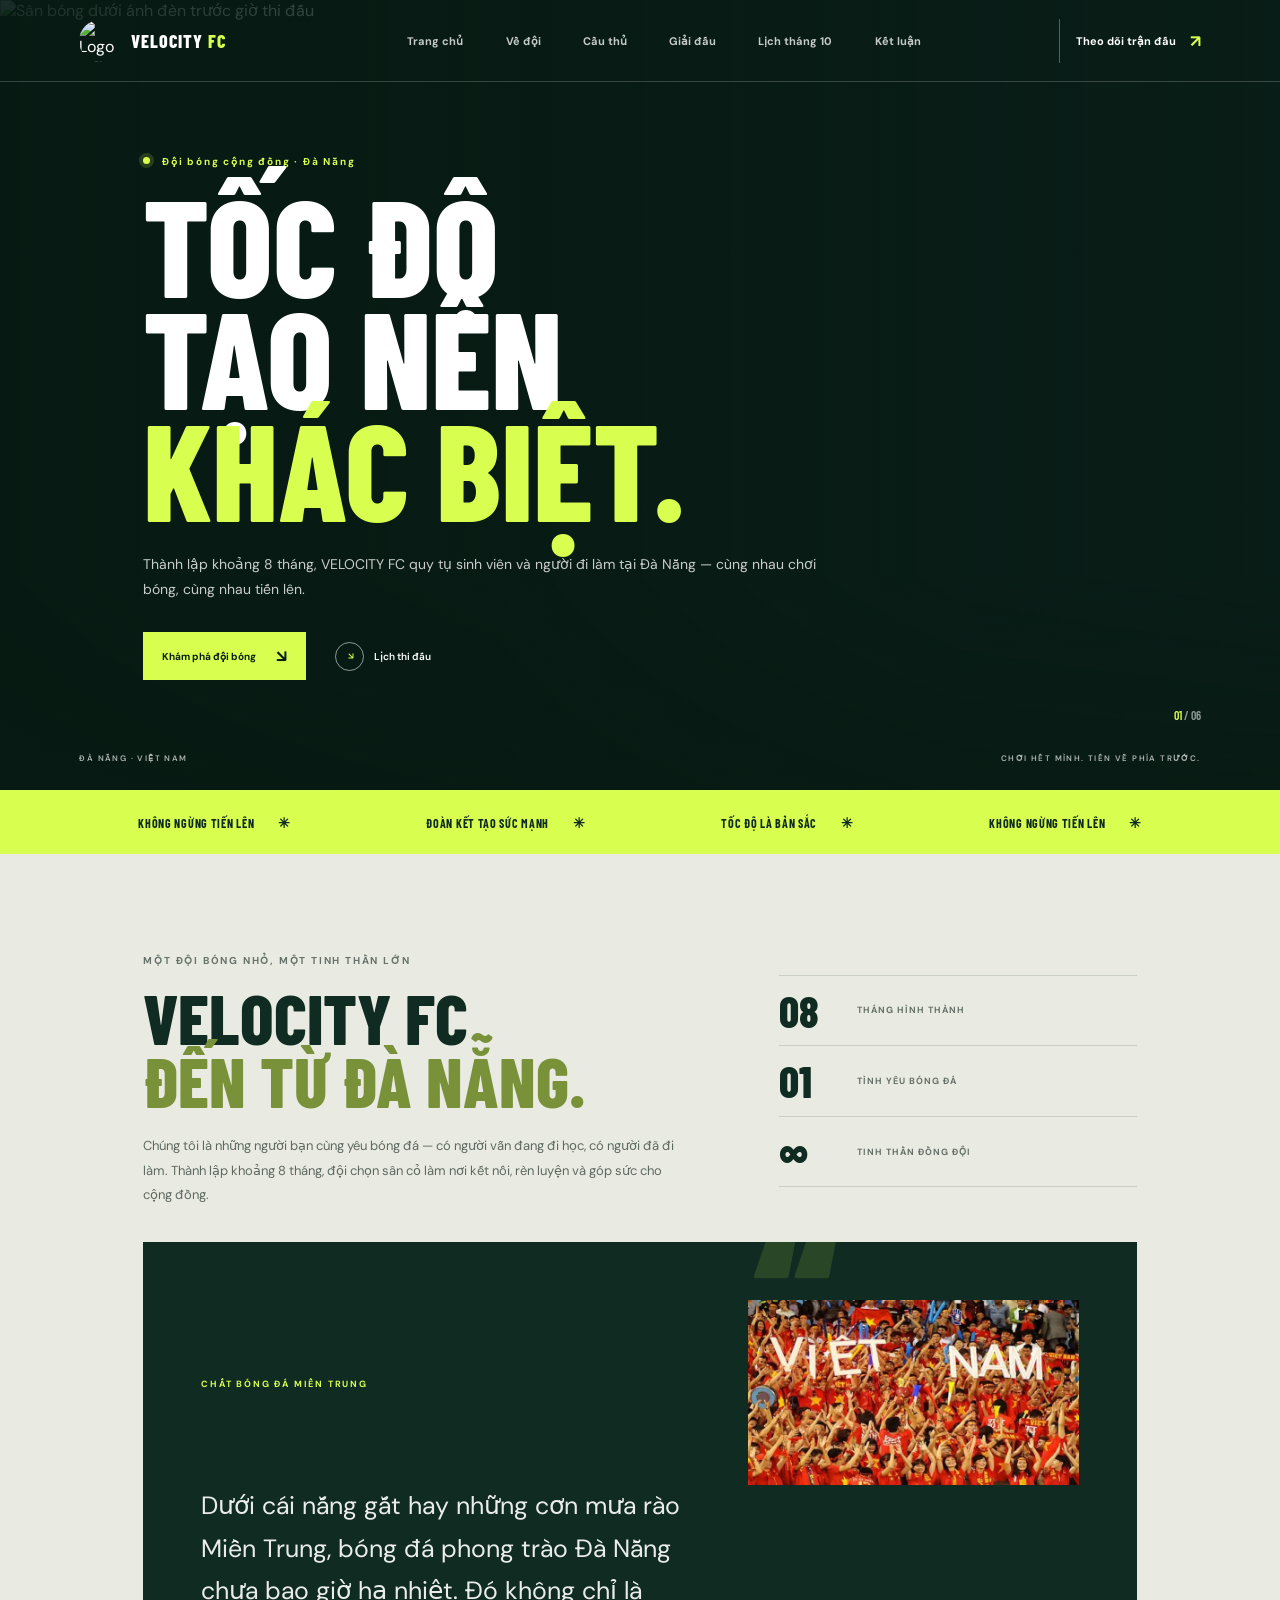
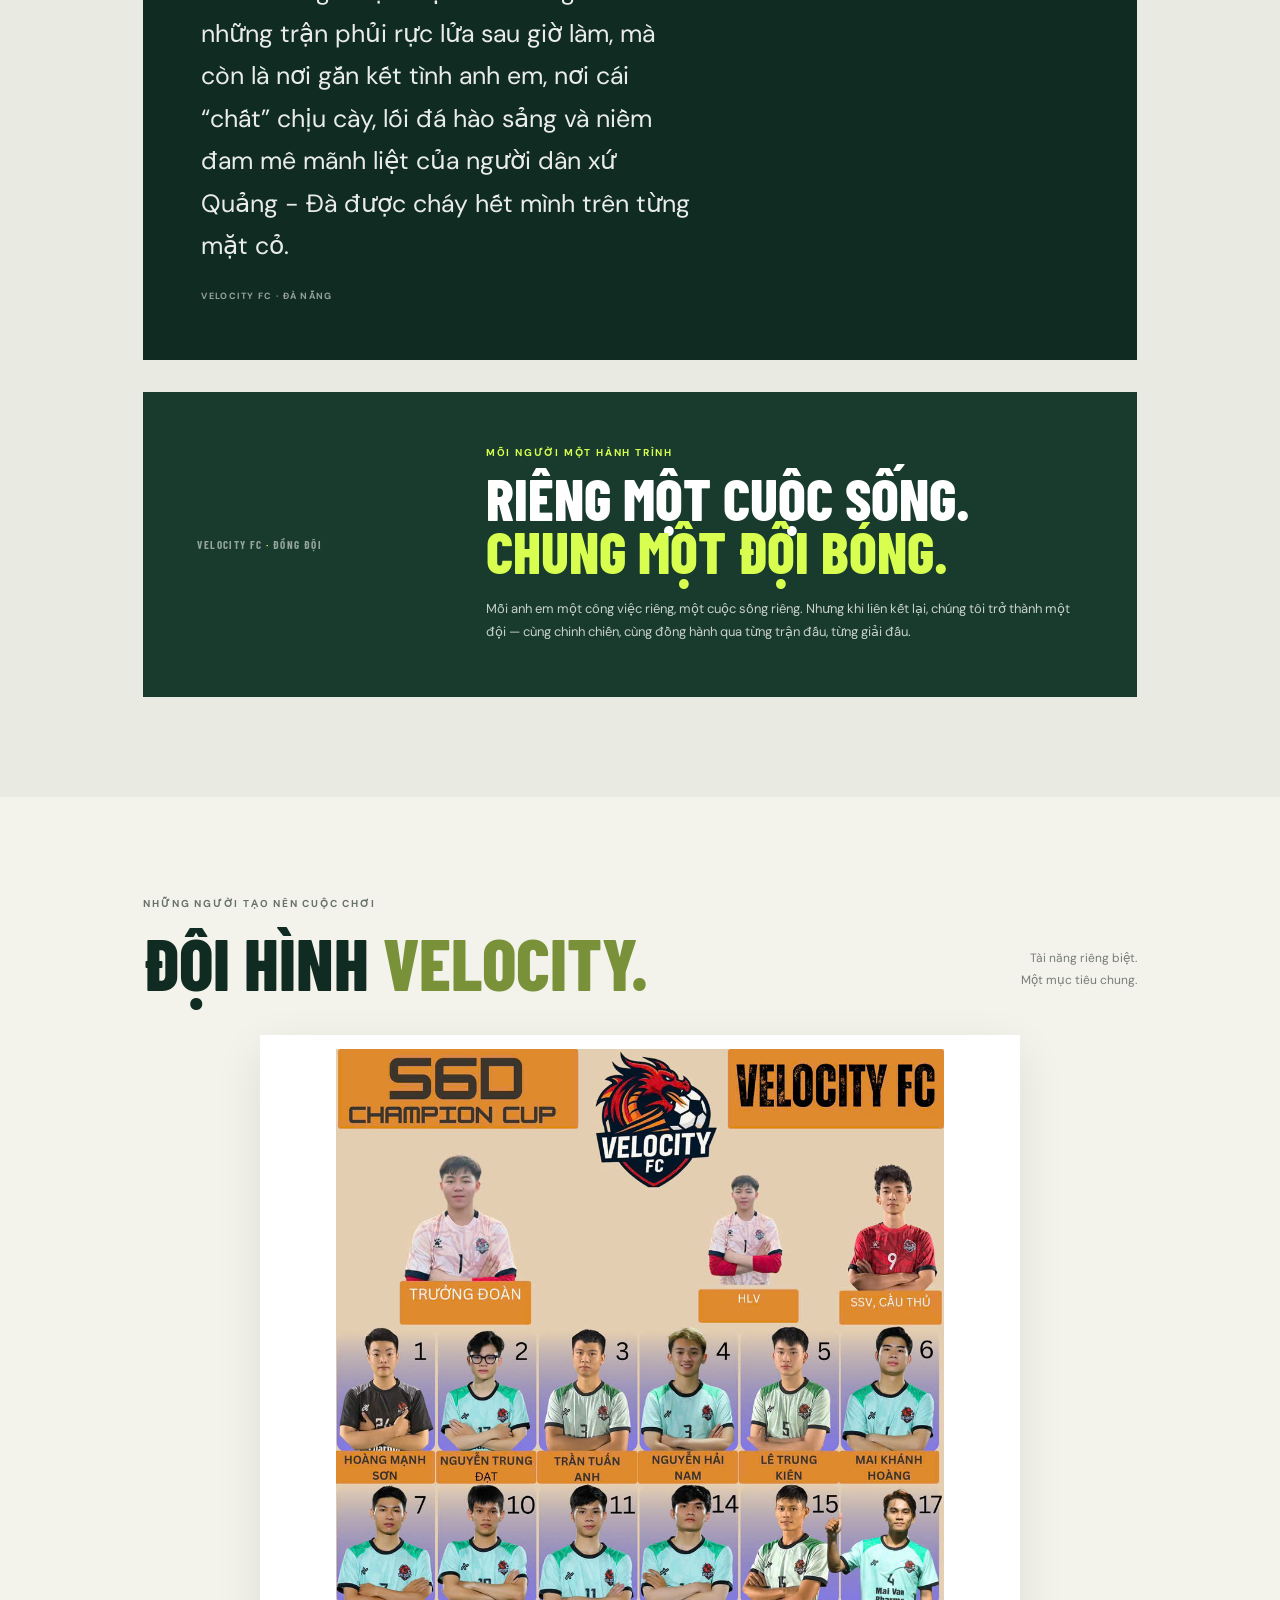
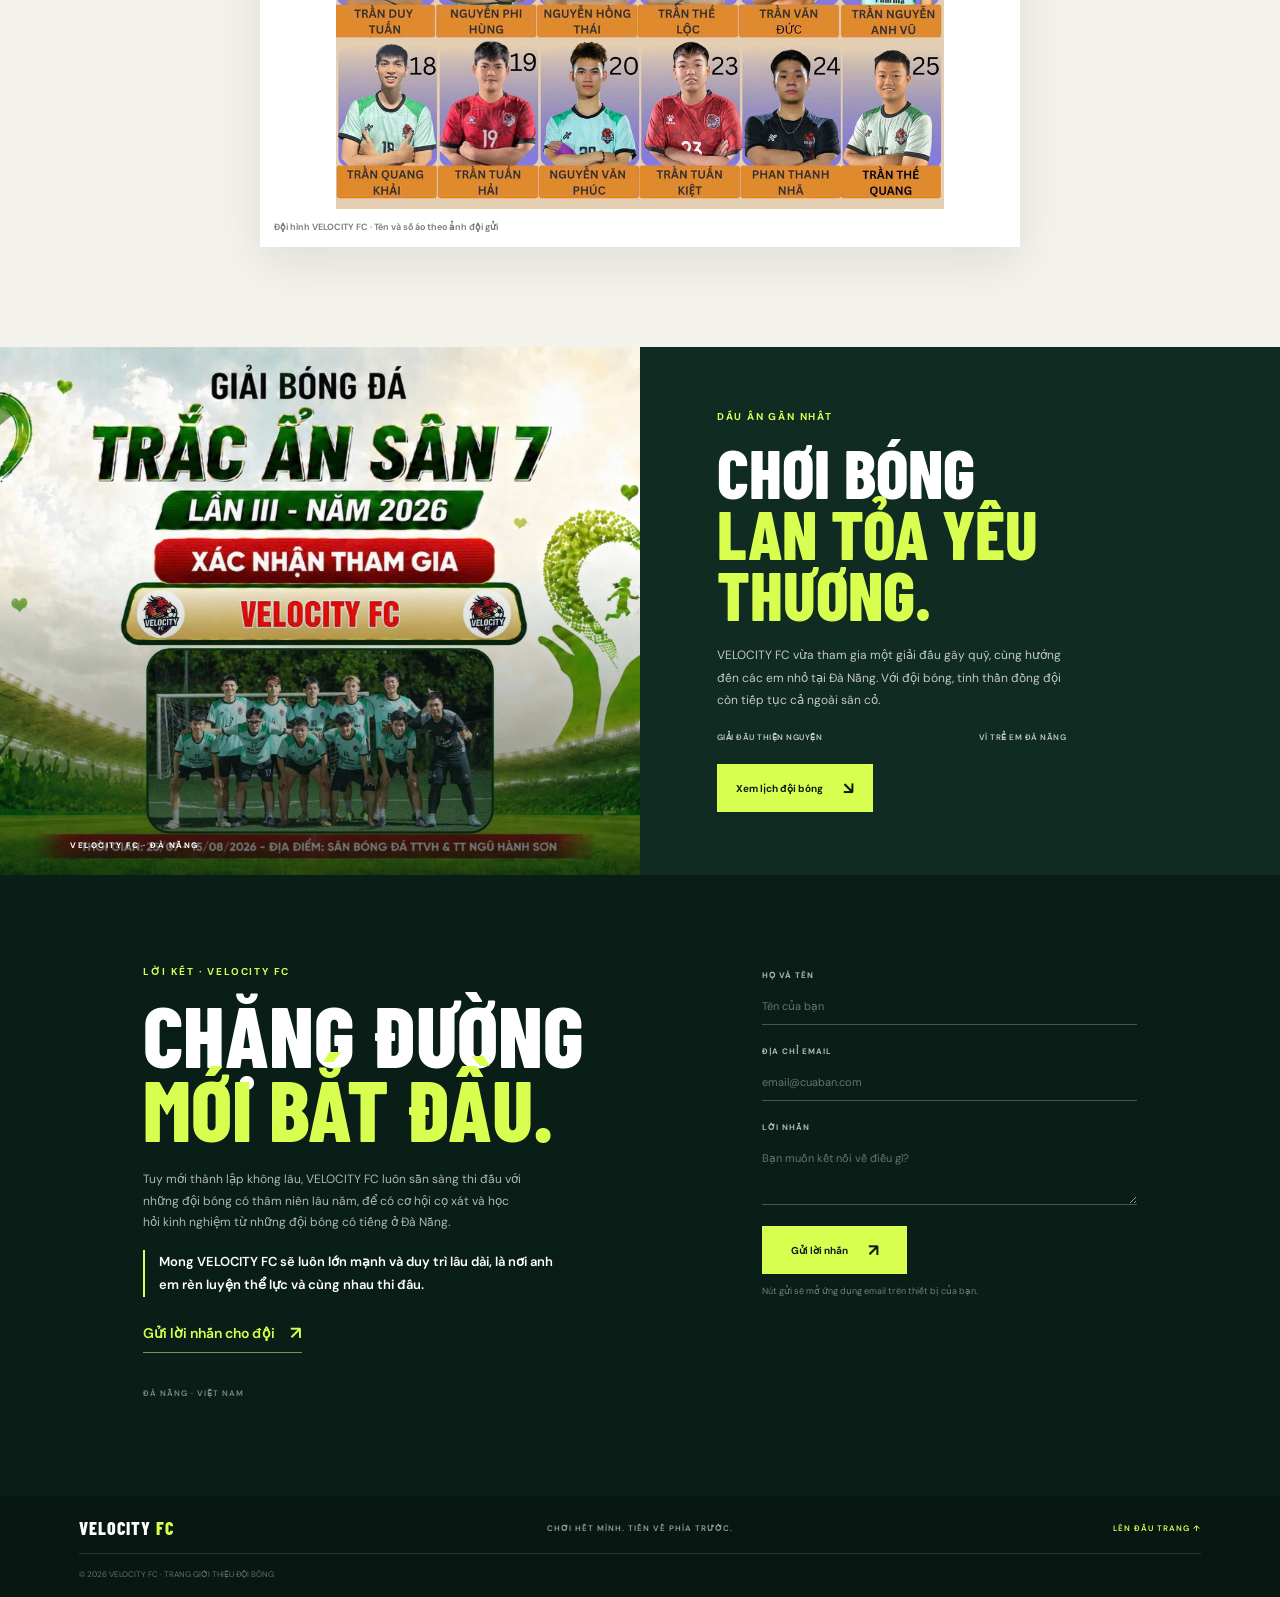
==== commit 60c098bd: "Force refresh images directory and HTML" ====
--- a/index.html
+++ b/index.html
@@ -45,39 +45,58 @@
 		<div class="intro-strip" aria-label="Tinh thần VELOCITY FC"><p>KHÔNG NGỪNG TIẾN LÊN <span>✳</span></p><p>ĐOÀN KẾT TẠO SỨC MẠNH <span>✳</span></p><p>TỐC ĐỘ LÀ BẢN SẮC <span>✳</span></p><p>KHÔNG NGỪNG TIẾN LÊN <span>✳</span></p></div>
 
 		<section class="section about-section" id="ve-doi" aria-labelledby="about-title">
-			<div class="about-copy"><p class="eyebrow eyebrow-dark">MỘT ĐỘI BÓNG NHỎ, MỘT TINH THẦN LỚN</p><h2 id="about-title">VELOCITY FC<br><span>ĐẾN TỪ ĐÀ NẴNG.</span></h2><p>Chúng tôi là những người bạn cùng yêu bóng đá — có người vẫn đang đi học, có người đã đi làm. Thành lập khoảng 8 tháng, đội chọn sân cỏ làm nơi kết nối, rèn luyện và góp sức cho cộng đồng.</p></div>
-			<div class="about-stats"><div><strong>08</strong><span>THÁNG HÌNH THÀNH</span></div><div><strong>01</strong><span>TÌNH YÊU BÓNG ĐÁ</span></div><div><strong>∞</strong><span>TINH THẦN ĐỒNG ĐỘI</span></div></div>
-			<blockquote class="culture-quote">
-				<p class="culture-quote-label">CHẤT BÓNG ĐÁ MIỀN TRUNG</p>
-				<p>Dưới cái nắng gắt hay những cơn mưa rào Miền Trung, bóng đá phong trào Đà Nẵng chưa bao giờ hạ nhiệt. Đó không chỉ là những trận phủi rực lửa sau giờ làm, mà còn là nơi gắn kết tình anh em, nơi cái “chất” chịu cày, lối đá hào sảng và niềm đam mê mãnh liệt của người dân xứ Quảng - Đà được cháy hết mình trên từng mặt cỏ.</p>
-				<cite>VELOCITY FC · ĐÀ NẴNG</cite>
-				<img class="culture-photo" src="images.jpg" alt="Ảnh bóng đá phong trào Đà Nẵng do VELOCITY FC gửi" loading="lazy">
-			</blockquote>
-			<div class="team-story">
-				<p class="team-story-index">VELOCITY FC <span>·</span> ĐỒNG ĐỘI</p>
-				<div><p class="eyebrow">MỖI NGƯỜI MỘT HÀNH TRÌNH</p><h3>RIÊNG MỘT CUỘC SỐNG.<br><span>CHUNG MỘT ĐỘI BÓNG.</span></h3><p>Mỗi anh em một công việc riêng, một cuộc sống riêng. Nhưng khi liên kết lại, chúng tôi trở thành một đội — cùng chinh chiến, cùng đồng hành qua từng trận đấu, từng giải đấu.</p></div>
-			</div>
-		</section>
+  <div class="about-copy">
+    <p class="eyebrow eyebrow-dark">MỘT ĐỘI BÓNG NHỎ, MỘT TINH THẦN LỚN</p>
+    <h2 id="about-title">VELOCITY FC<br><span>ĐẾN TỪ ĐÀ NẴNG.</span></h2>
+    <p>Chúng tôi là những người bạn cùng yêu bóng đá — có người vẫn đang đi học, có người đã đi làm. Thành lập khoảng 8 tháng, đội chọn sân cỏ làm nơi kết nối, rèn luyện và góp sức cho cộng đồng.</p>
+  </div>
+  <div class="about-stats">
+    <div><strong>08</strong><span>THÁNG HÌNH THÀNH</span></div>
+    <div><strong>01</strong><span>TÌNH YÊU BÓNG ĐÁ</span></div>
+    <div><strong>∞</strong><span>TINH THẦN ĐỒNG ĐỘI</span></div>
+  </div>
+  <blockquote class="culture-quote">
+    <p class="culture-quote-label">CHẤT BÓNG ĐÁ MIỀN TRUNG</p>
+    <p>Dưới cái nắng gắt hay những cơn mưa rào Miền Trung, bóng đá phong trào Đà Nẵng chưa bao giờ hạ nhiệt. Đó không chỉ là những trận phủi rực lửa sau giờ làm, mà còn là nơi gắn kết tình anh em, nơi cái “chất” chịu cày, lối đá hào sảng và niềm đam mê mãnh liệt của người dân xứ Quảng - Đà được cháy hết mình trên từng mặt cỏ.</p>
+    <cite>VELOCITY FC · ĐÀ NẴNG</cite>
+    <img src="images/chat-bong-da.jpg" alt="Ảnh bóng đá phong trào Đà Nẵng do VELOCITY FC gửi" loading="lazy">
+  </blockquote>
+  <div class="team-story">
+    <p class="team-story-index">VELOCITY FC <span>·</span> ĐỒNG ĐỘI</p>
+    <div>
+      <p class="eyebrow">MỖI NGƯỜI MỘT HÀNH TRÌNH</p>
+      <h3>RIÊNG MỘT CUỘC SỐNG.<br><span>CHUNG MỘT ĐỘI BÓNG.</span></h3>
+      <p>Mỗi anh em một công việc riêng, một cuộc sống riêng. Nhưng khi liên kết lại, chúng tôi trở thành một đội — cùng chinh chiến, cùng đồng hành qua từng trận đấu, từng giải đấu.</p>
+    </div>
+  </div>
+</section>
 
-		<section class="section squad-section" id="doi-hinh" aria-labelledby="squad-title">
-			<div class="section-heading"><div><p class="eyebrow eyebrow-dark">NHỮNG NGƯỜI TẠO NÊN CUỘC CHƠI</p><h2 id="squad-title">ĐỘI HÌNH <span>VELOCITY.</span></h2></div><p class="section-note">Tài năng riêng biệt.<br>Một mục tiêu chung.</p></div>
-			<figure class="schedule-board roster-board"><img src="1790771149011_832684854956007724_5650217760144163787_66b45b3d6b7f15f1b634613360debb8f.jpg" alt="Danh sách thành viên VELOCITY FC và số áo" loading="lazy"><figcaption>Đội hình VELOCITY FC · Tên và số áo theo ảnh đội gửi</figcaption></figure>
-		</section>
+<section class="section squad-section" id="doi-hinh" aria-labelledby="squad-title">
+  <div class="section-heading">
+    <div>
+      <p class="eyebrow eyebrow-dark">NHỮNG NGƯỜI TẠO NÊN CUỘC CHƠI</p>
+      <h2 id="squad-title">ĐỘI HÌNH <span>VELOCITY.</span></h2>
+    </div>
+    <p class="section-note">Tài năng riêng biệt.<br>Một mục tiêu chung.</p>
+  </div>
+  <figure class="schedule-board roster-board">
+    <img src="images/doi-hinh.jpg" alt="Danh sách thành viên VELOCITY FC và số áo" loading="lazy">
+    <figcaption>Đội hình VELOCITY FC · Tên và số áo theo ảnh đội gửi</figcaption>
+  </figure>
+</section>
 
-		<section class="next-match" id="giai-dau" aria-labelledby="next-title">
-			<div class="match-photo"><img src="1783331493090_1236315309830905226_g242347671135026174_5680e40d0356b5922c763a53a28f90bd.jpg" alt="VELOCITY FC tham gia giải bóng đá gây quỹ thiện nguyện" loading="lazy"><span class="photo-caption">VELOCITY FC · ĐÀ NẴNG</span></div>
-			<div class="match-details"><p class="eyebrow">DẤU ẤN GẦN NHẤT</p><h2 id="next-title">CHƠI BÓNG<br><span>LAN TỎA YÊU THƯƠNG.</span></h2>
-				<p class="match-story">VELOCITY FC vừa tham gia một giải đấu gây quỹ, cùng hướng đến các em nhỏ tại Đà Nẵng. Với đội bóng, tinh thần đồng đội còn tiếp tục cả ngoài sân cỏ.</p>
-				<div class="match-meta"><span>GIẢI ĐẤU THIỆN NGUYỆN</span><span>VÌ TRẺ EM ĐÀ NẴNG</span></div><a class="button button-lime" href="#lich-thi-dau">Xem lịch đội bóng <span aria-hidden="true">↘</span></a>
-			</div>
-		</section>
-
-		<section class="section fixtures-section" id="lich-thi-dau" aria-labelledby="fixtures-title">
-			<div class="section-heading"><div><p class="eyebrow eyebrow-dark">TƯ LIỆU ĐỘI BÓNG</p><h2 id="fixtures-title">LỊCH <span>THÁNG 10.</span></h2></div><p class="section-note">Ảnh lịch thi đấu<br>.</p></div>
-			<figure class="schedule-board">
-  <img src="images/lich-thang-10.jpg" alt="Lịch thi đấu tháng 10 của VELOCITY FC" loading="lazy">
-  <figcaption>Lịch thi đấu tháng 10 · VELOCITY FC</figcaption>
-</figure>
+<section class="next-match" id="giai-dau" aria-labelledby="next-title">
+  <div class="match-photo">
+    <img src="images/thien-nguyen.jpg" alt="VELOCITY FC tham gia giải bóng đá gây quỹ thiện nguyện" loading="lazy">
+    <span class="photo-caption">VELOCITY FC · ĐÀ NẴNG</span>
+  </div>
+  <div class="match-details">
+    <p class="eyebrow">DẤU ẤN GẦN NHẤT</p>
+    <h2 id="next-title">CHƠI BÓNG<br><span>LAN TỎA YÊU THƯƠNG.</span></h2>
+    <p class="match-story">VELOCITY FC vừa tham gia một giải đấu gây quỹ, cùng hướng đến các em nhỏ tại Đà Nẵng. Với đội bóng, tinh thần đồng đội còn tiếp tục cả ngoài sân cỏ.</p>
+    <div class="match-meta"><span>GIẢI ĐẤU THIỆN NGUYỆN</span><span>VÌ TRẺ EM ĐÀ NẴNG</span></div>
+    <a class="button button-lime" href="#lich-thi-dau">Xem lịch đội bóng <span aria-hidden="true">↘</span></a>
+  </div>
 </section>
 
 		<section class="contact-section" id="lien-he" aria-labelledby="contact-title">
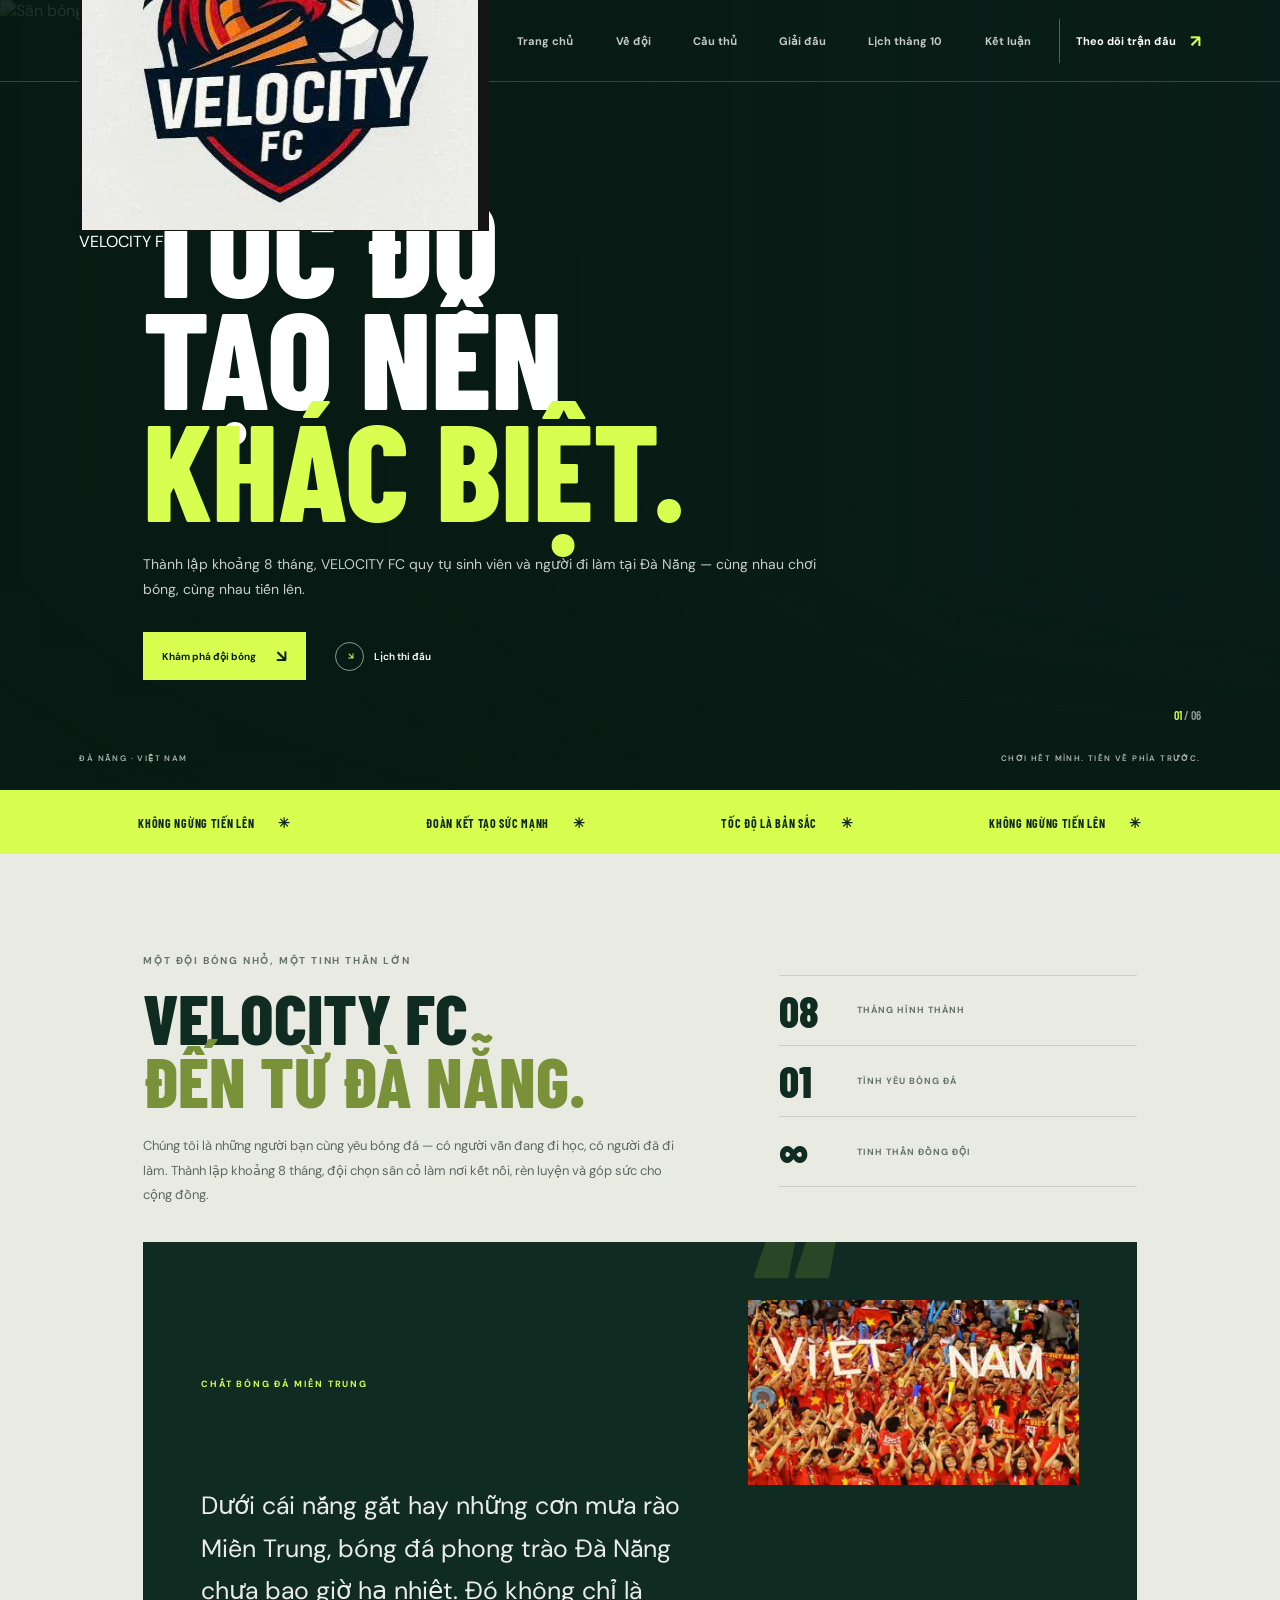
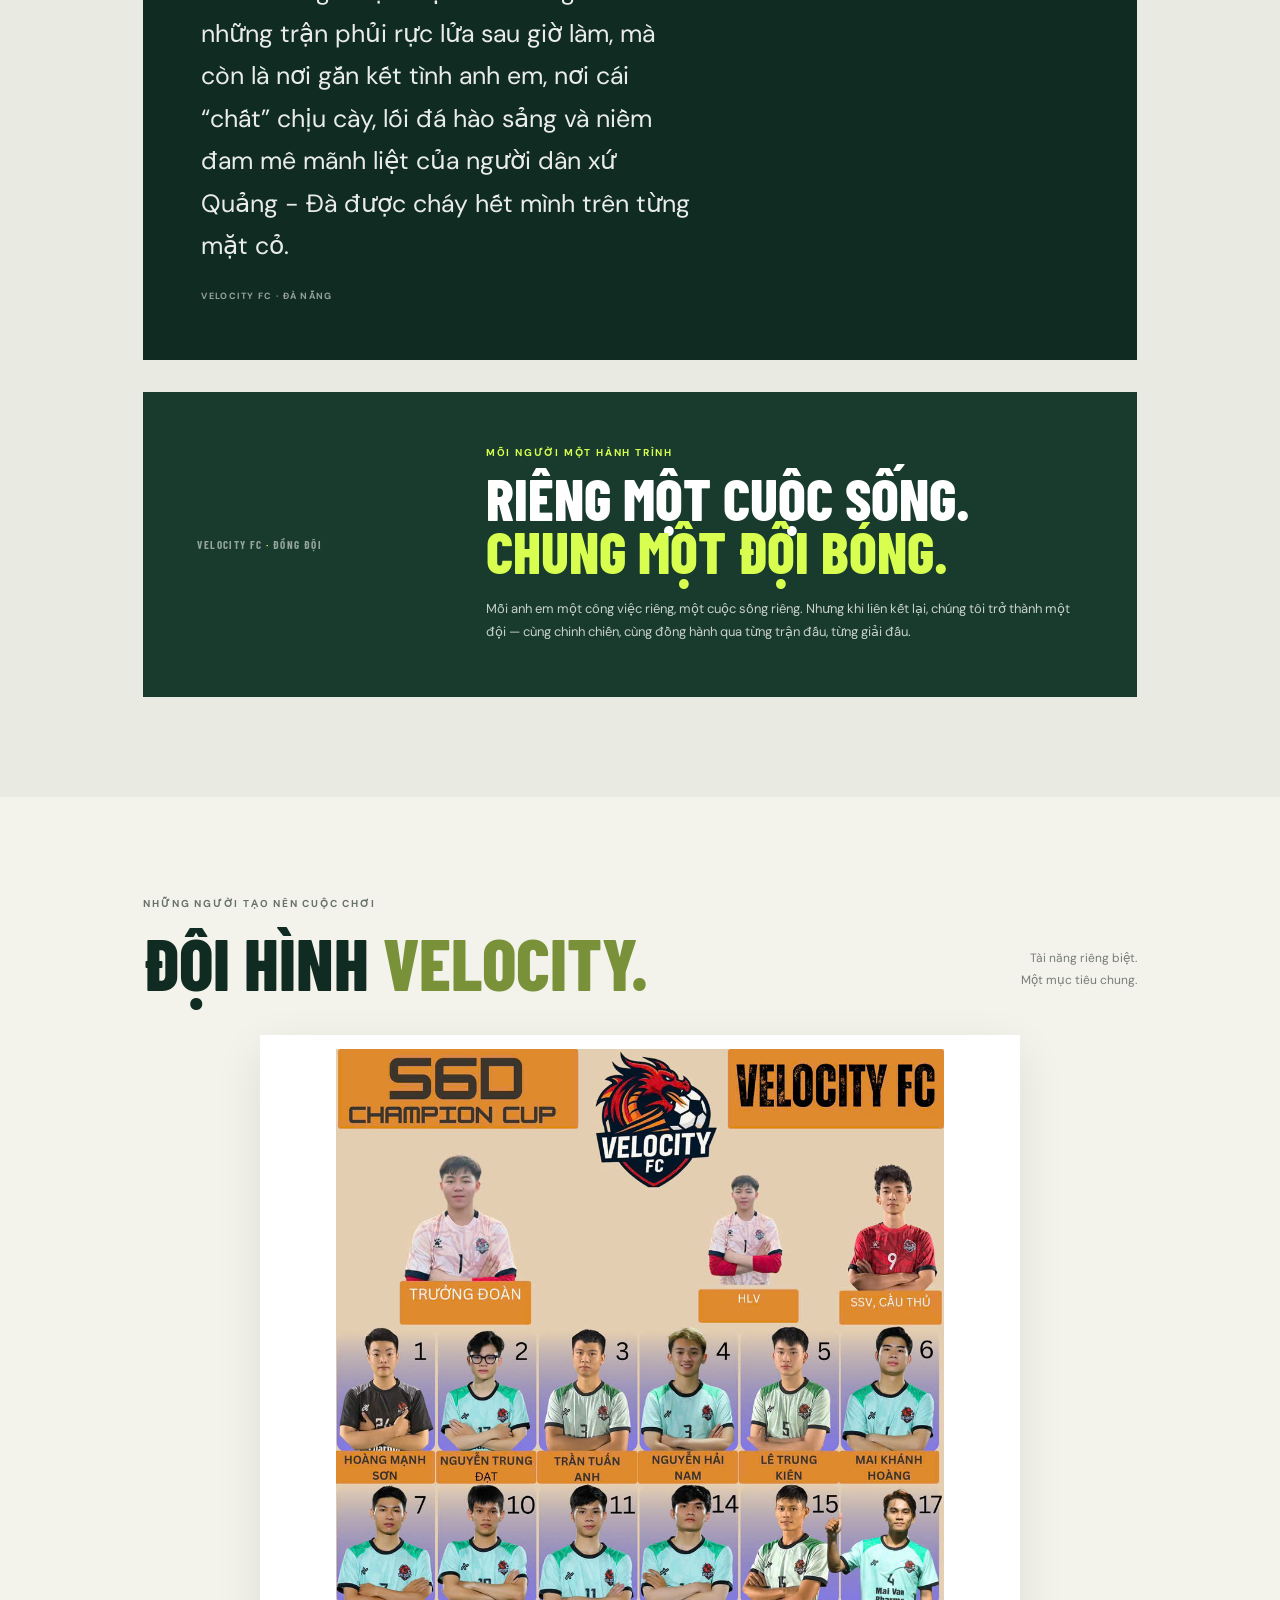
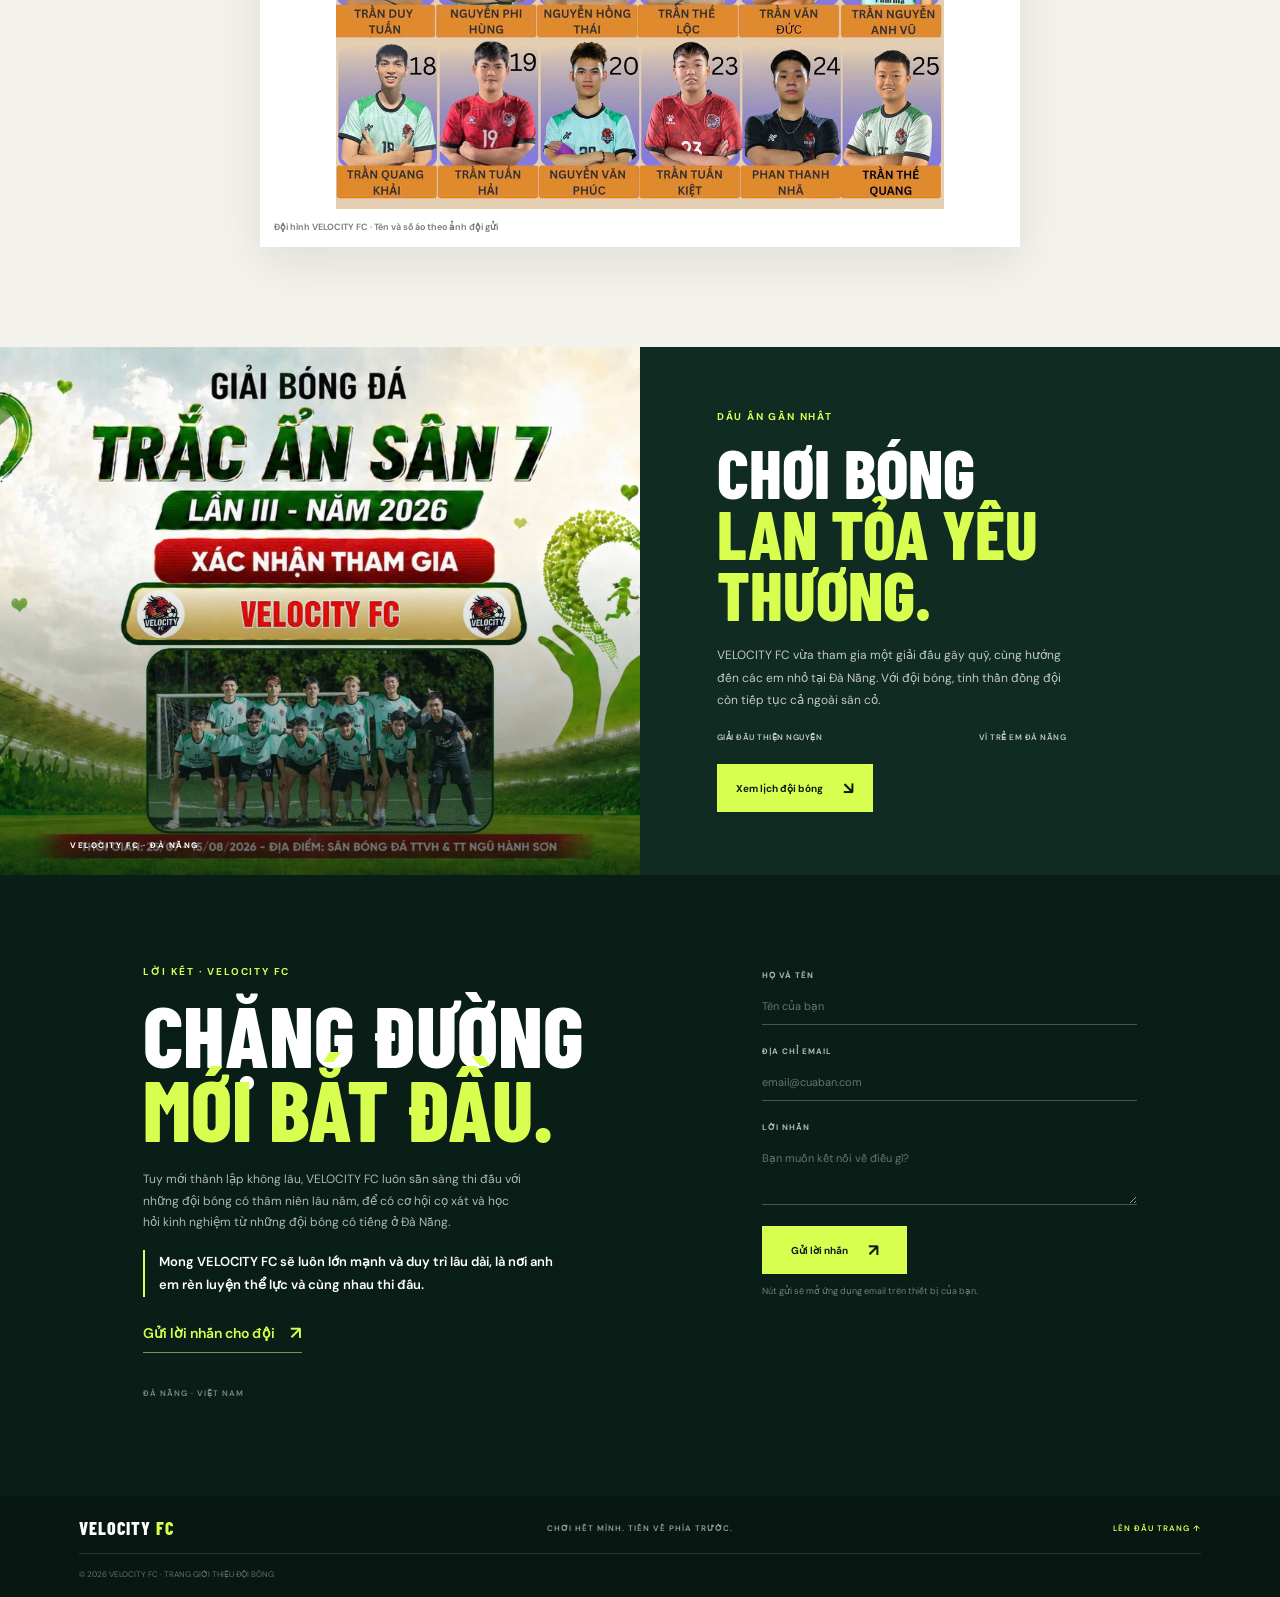
==== commit af5fb263: "Fix logo file extension to jpg in index.html" ====
--- a/index.html
+++ b/index.html
@@ -14,10 +14,10 @@
 </head>
 <body>
 	<header class="site-header">
-		<a class="brand" href="#trang-chu" aria-label="VELOCITY FC - Trang chủ">
-			<img class="brand-logo" src="1790769031381_832684854956007724_5650217760144163787_cc5c3c1a89f9b940569af79e545e4e08.jpg" alt="Logo VELOCITY FC">
-			<span class="brand-name">VELOCITY <span>FC</span></span>
-		</a>
+	<a href="#" class="logo">
+  <img src="images/logo.jpg" alt="VELOCITY FC" class="logo-img">
+  <span>VELOCITY FC</span>
+</a>
 		<nav class="desktop-nav" aria-label="Điều hướng chính">
 			<a href="#trang-chu">Trang chủ</a><a href="#ve-doi">Về đội</a><a href="#doi-hinh">Cầu thủ</a><a href="#giai-dau">Giải đấu</a><a href="#lich-thi-dau">Lịch tháng 10</a><a href="#lien-he">Kết luận</a>
 		</nav>
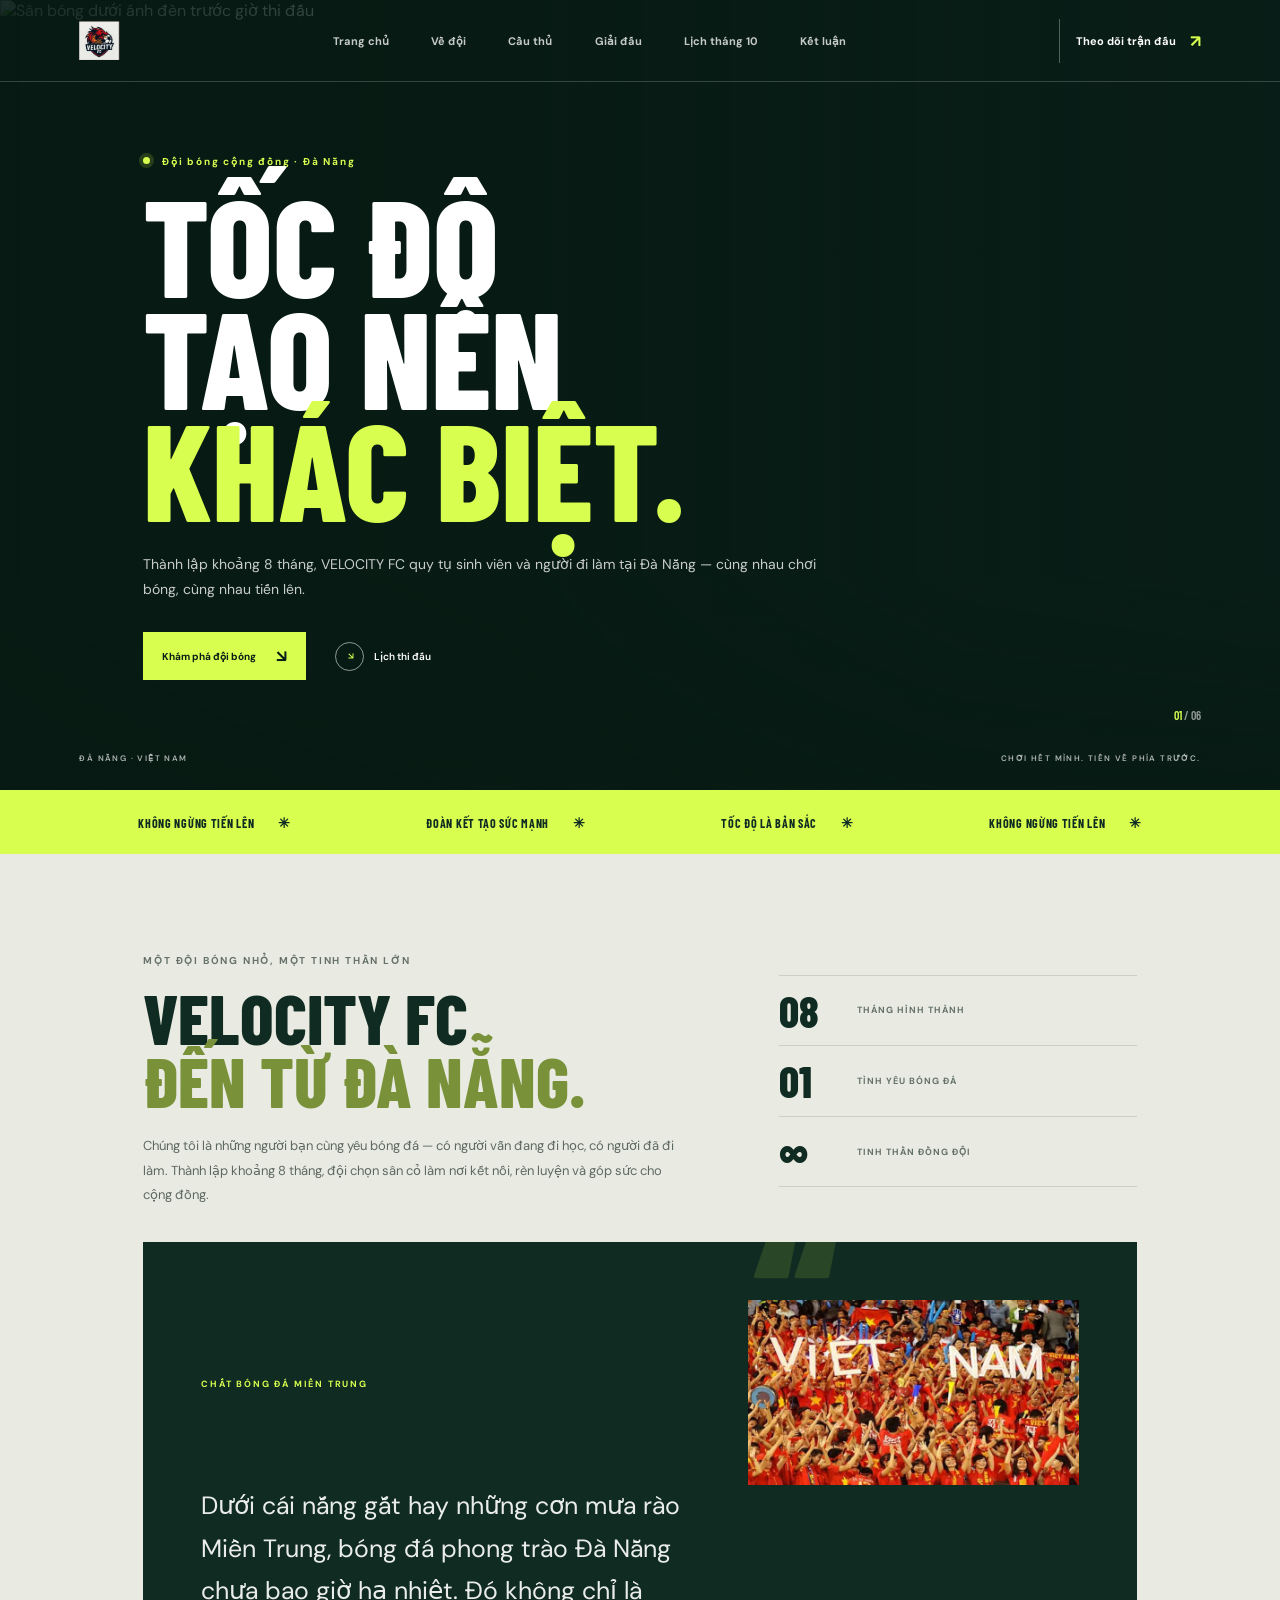
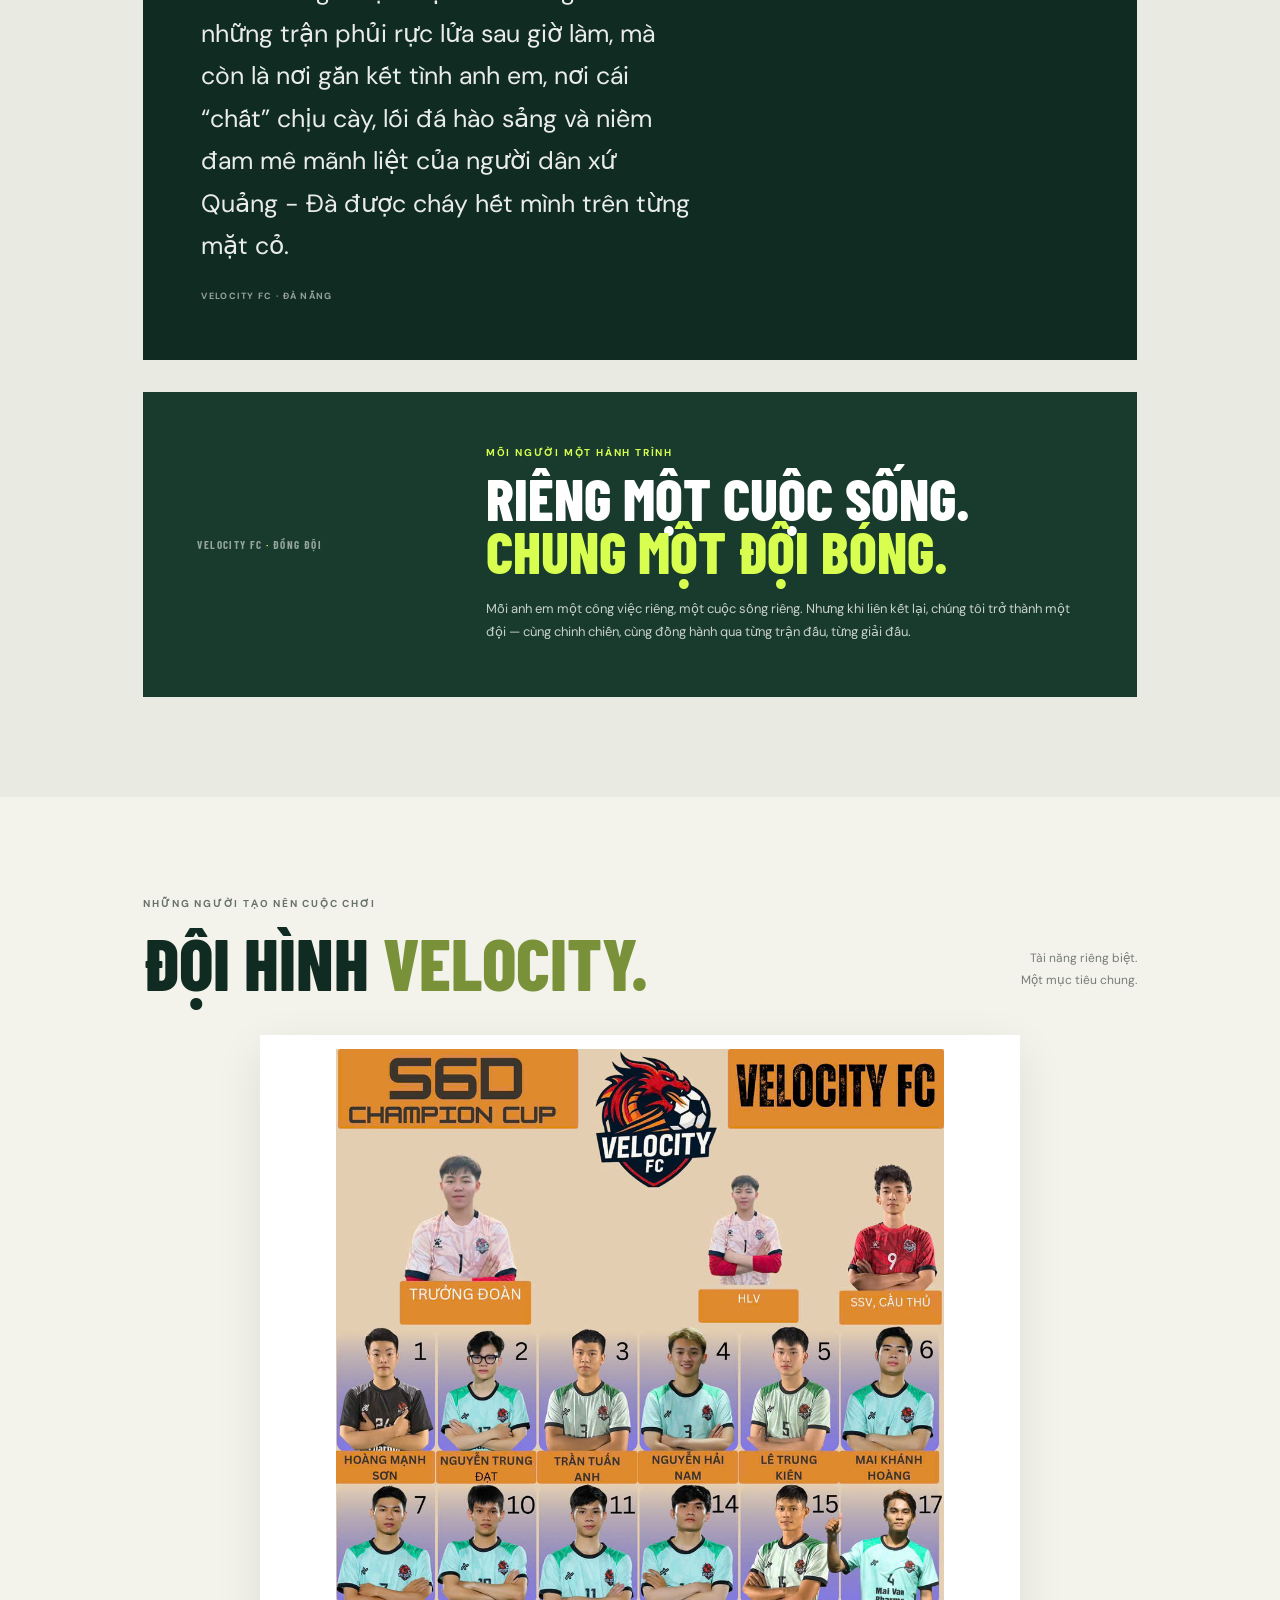
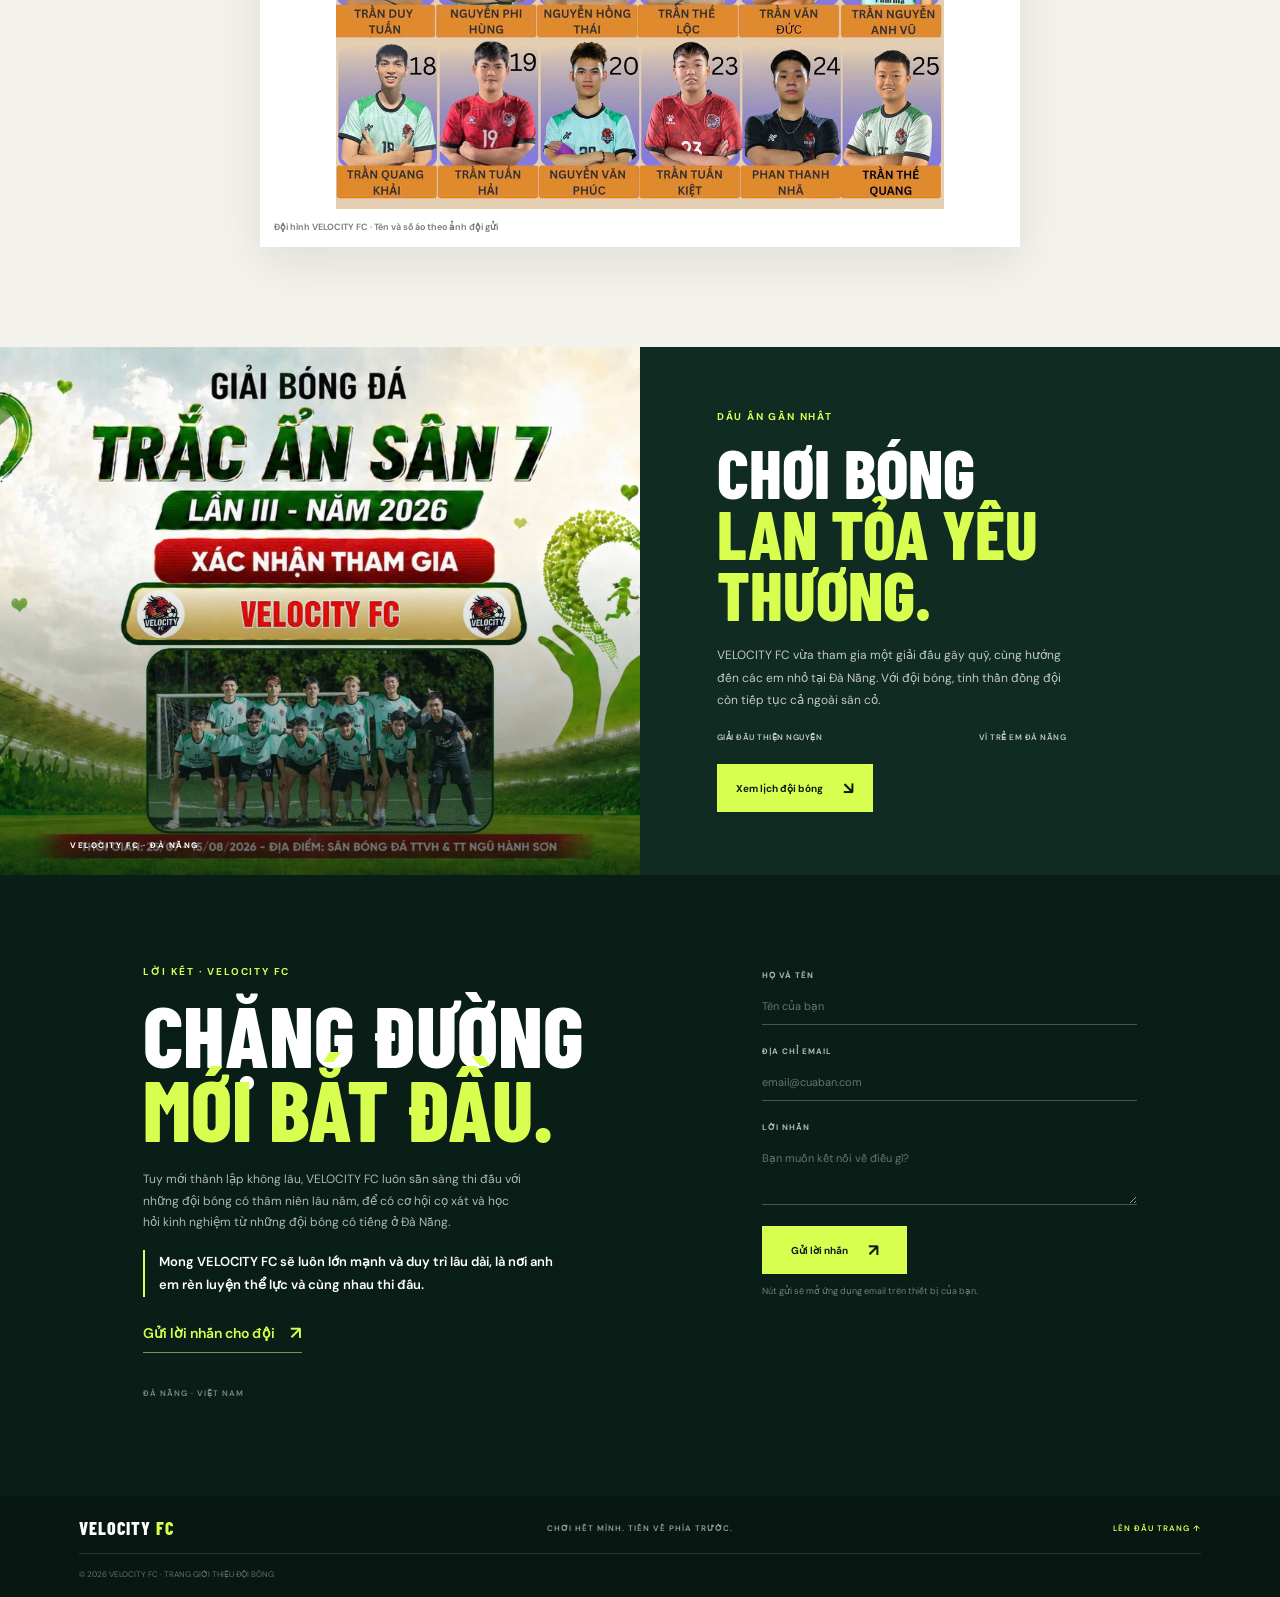
==== commit 20c3d216: "Scale logo size and make it circular" ====
--- a/index.html
+++ b/index.html
@@ -15,8 +15,7 @@
 <body>
 	<header class="site-header">
 	<a href="#" class="logo">
-  <img src="images/logo.jpg" alt="VELOCITY FC" class="logo-img">
-  <span>VELOCITY FC</span>
+  <img src="images/logo.jpg" alt="VELOCITY FC Logo" width="40" height="40" style="object-fit: contain;">
 </a>
 		<nav class="desktop-nav" aria-label="Điều hướng chính">
 			<a href="#trang-chu">Trang chủ</a><a href="#ve-doi">Về đội</a><a href="#doi-hinh">Cầu thủ</a><a href="#giai-dau">Giải đấu</a><a href="#lich-thi-dau">Lịch tháng 10</a><a href="#lien-he">Kết luận</a>
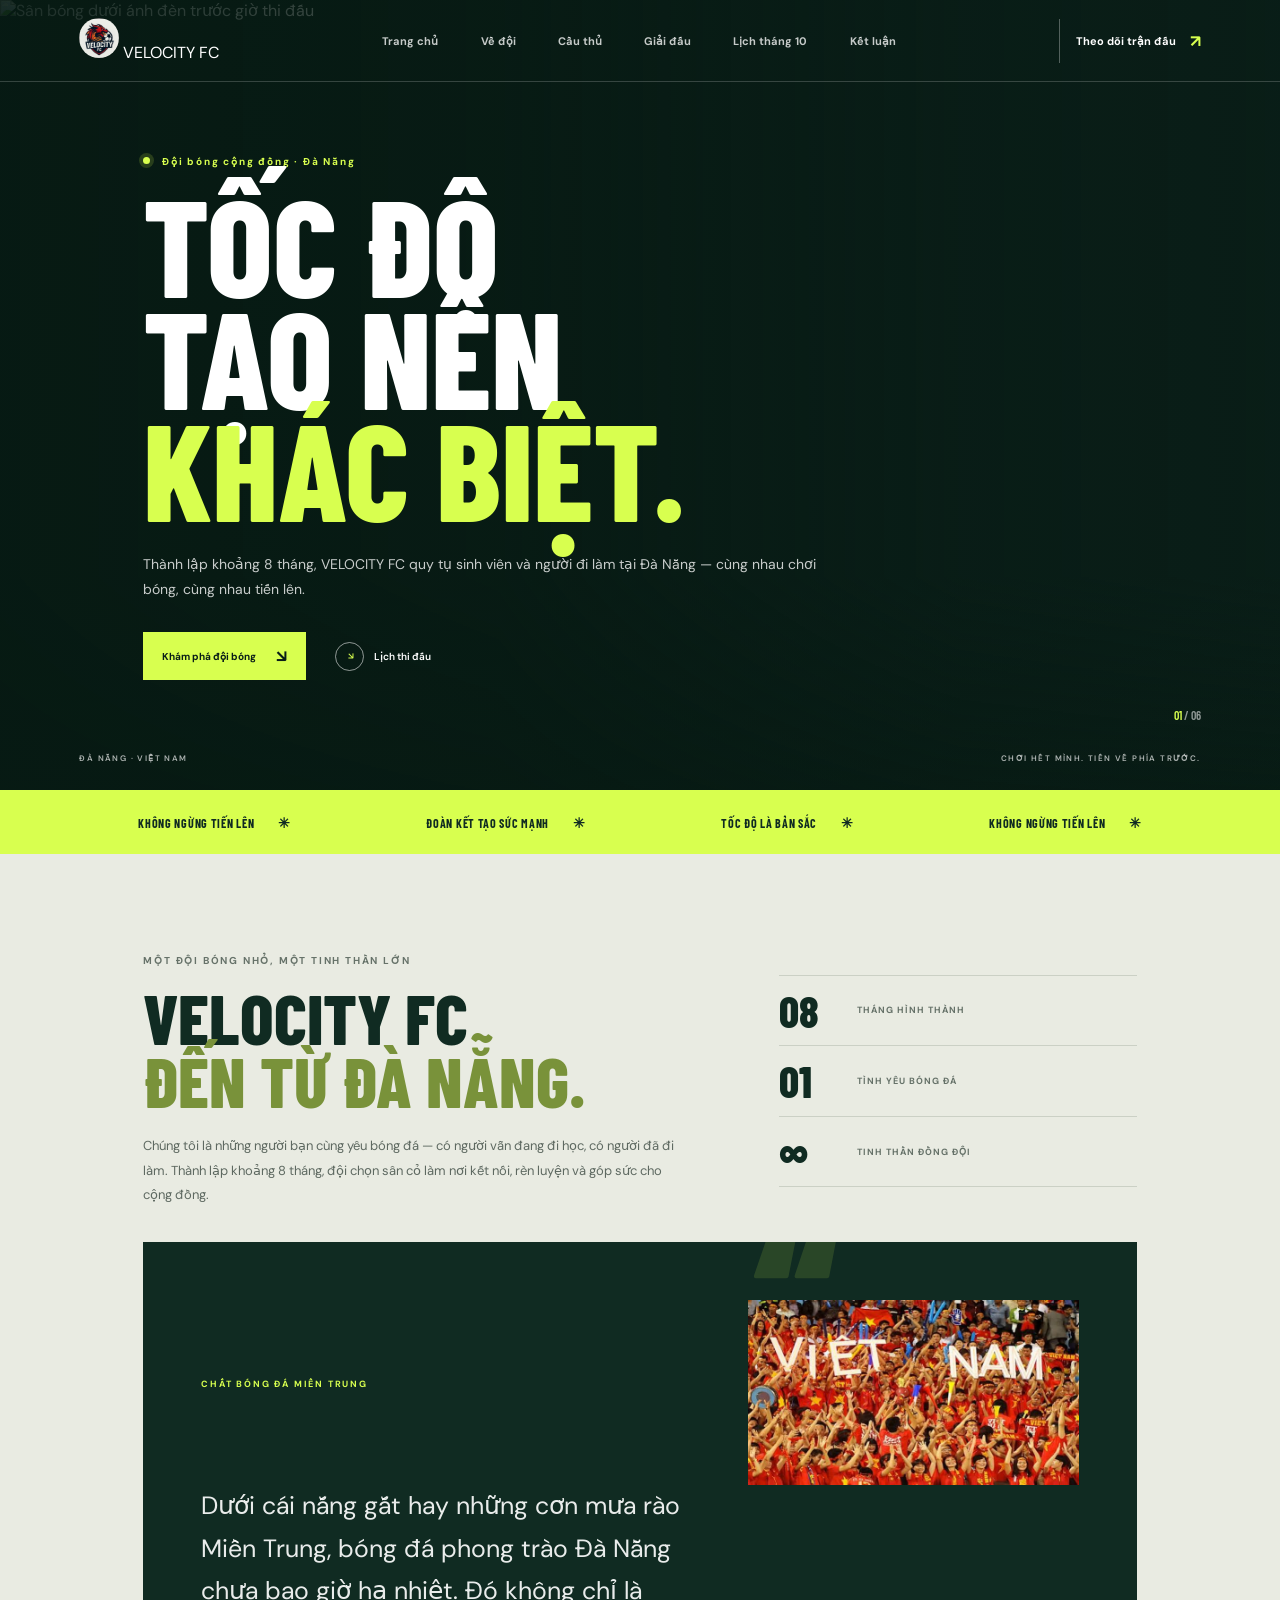
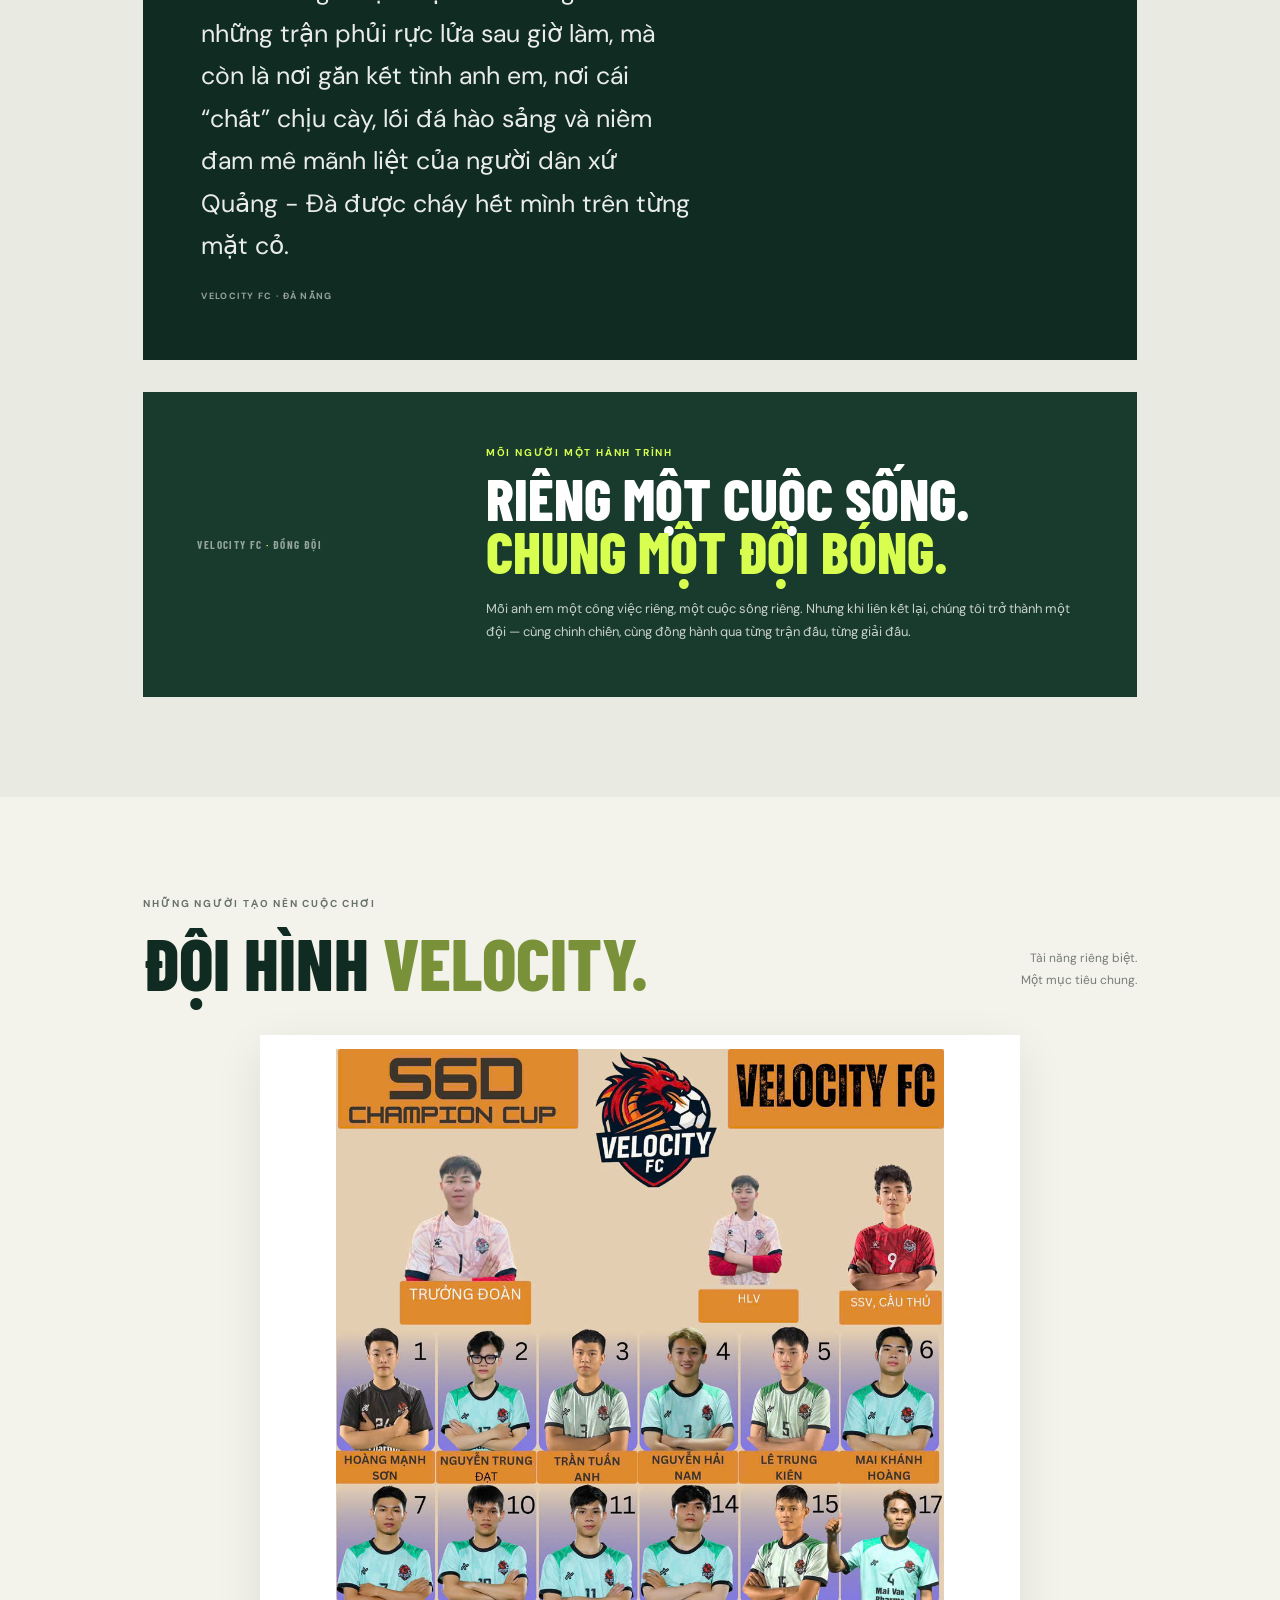
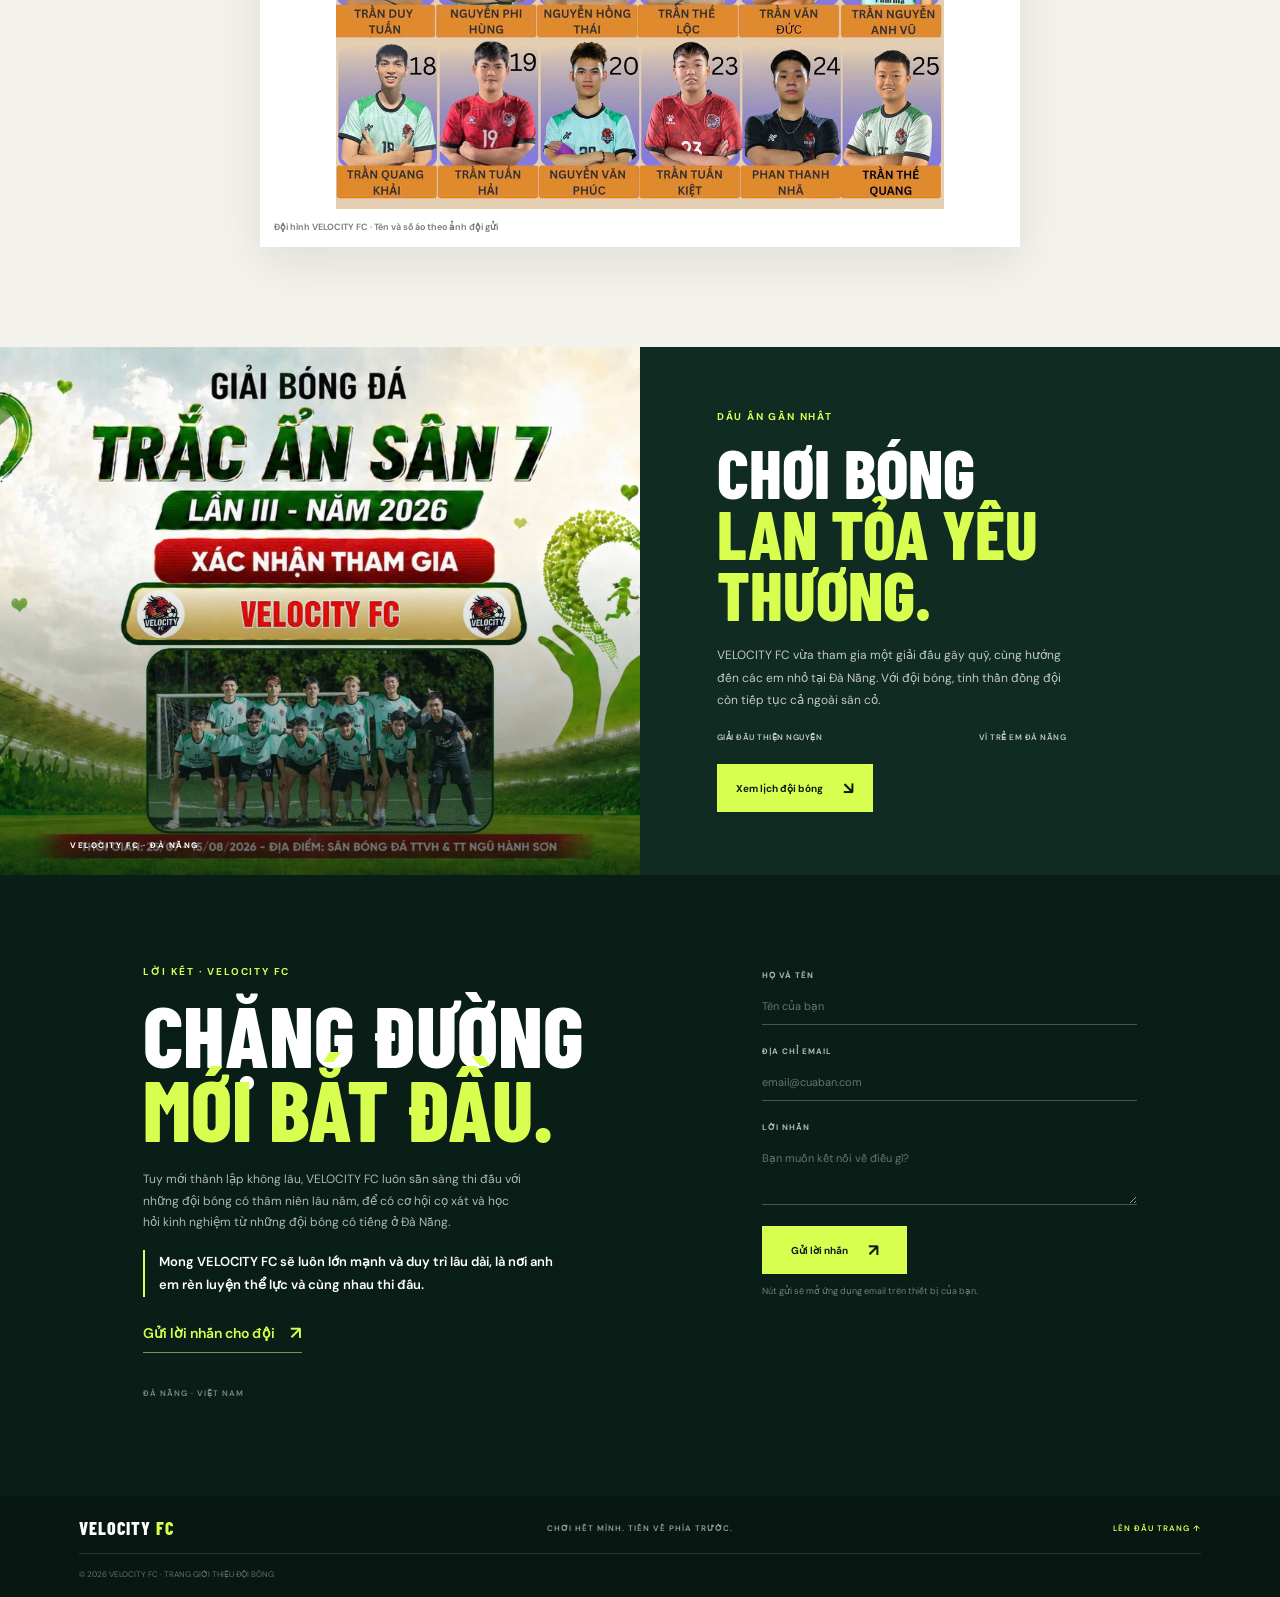
==== commit 3bdfaeba: "Force logo to 40px circular inline" ====
--- a/index.html
+++ b/index.html
@@ -15,7 +15,8 @@
 <body>
 	<header class="site-header">
 	<a href="#" class="logo">
-  <img src="images/logo.jpg" alt="VELOCITY FC Logo" width="40" height="40" style="object-fit: contain;">
+  <img src="images/logo.jpg" alt="VELOCITY FC" class="logo-img" style="width: 40px !important; height: 40px !important; max-width: 40px !important; max-height: 40px !important; object-fit: cover !important; border-radius: 50% !important; display: inline-block !important;">
+  <span>VELOCITY FC</span>
 </a>
 		<nav class="desktop-nav" aria-label="Điều hướng chính">
 			<a href="#trang-chu">Trang chủ</a><a href="#ve-doi">Về đội</a><a href="#doi-hinh">Cầu thủ</a><a href="#giai-dau">Giải đấu</a><a href="#lich-thi-dau">Lịch tháng 10</a><a href="#lien-he">Kết luận</a>
